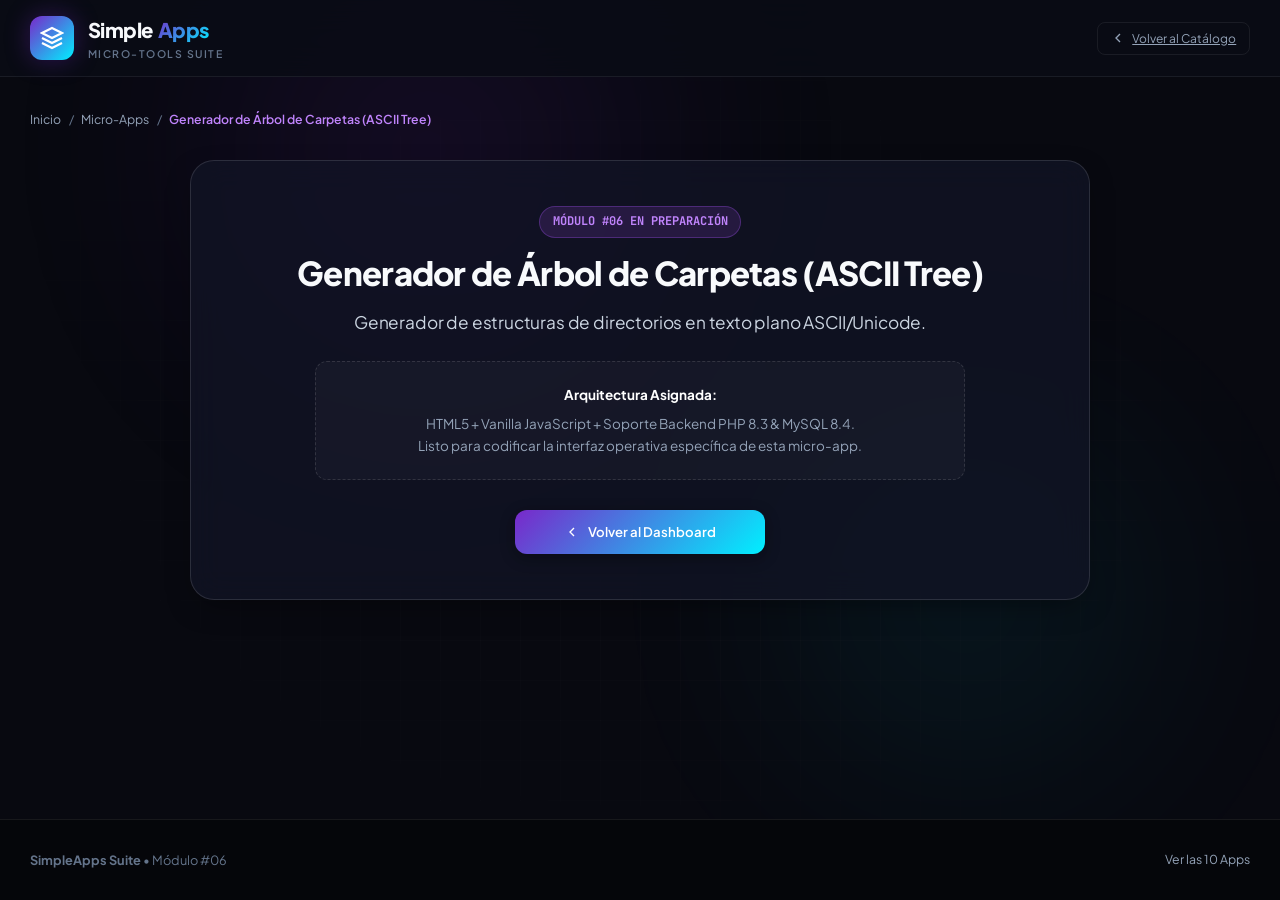
==== apps/ascii-tree/index.html @ 67f148df "Initial commit" ====
<!DOCTYPE html>
<html lang="es">
<head>
    <meta charset="UTF-8">
    <meta name="viewport" content="width=device-width, initial-scale=1.0">
    <title>Generador de Árbol de Carpetas (ASCII Tree) • SimpleApps</title>
    <link rel="preconnect" href="https://fonts.googleapis.com">
    <link rel="preconnect" href="https://fonts.gstatic.com" crossorigin>
    <link href="https://fonts.googleapis.com/css2?family=Plus+Jakarta+Sans:wght@300;400;500;600;700;800&family=JetBrains+Mono:wght@400;500;600&display=swap" rel="stylesheet">
    <link rel="stylesheet" href="../../assets/css/style.css">
    <style>
        .app-workspace-card {
            background: var(--bg-card);
            border: 1px solid var(--border-medium);
            border-radius: var(--radius-xl);
            padding: 3rem 2.5rem;
            max-width: 900px;
            margin: 2rem auto;
            text-align: center;
            backdrop-filter: blur(16px);
            box-shadow: var(--shadow-card);
        }
        .module-tag {
            display: inline-block;
            background: rgba(168, 85, 247, 0.15);
            color: var(--accent-violet-light);
            padding: 0.35rem 0.85rem;
            border-radius: 100px;
            font-family: var(--font-mono);
            font-size: 0.8rem;
            font-weight: 700;
            margin-bottom: 1rem;
            border: 1px solid rgba(168, 85, 247, 0.3);
        }
        .workspace-btn-group {
            display: flex;
            justify-content: center;
            gap: 1rem;
            margin-top: 2rem;
            flex-wrap: wrap;
        }
    </style>
</head>
<body>
    <div class="ambient-glow" aria-hidden="true">
        <div class="ambient-orb ambient-orb-1"></div>
        <div class="ambient-orb ambient-orb-2"></div>
    </div>
    <div class="bg-grid-pattern" aria-hidden="true"></div>

    <div class="app-wrapper">
        <header class="top-header">
            <div class="header-inner">
                <a href="../../index.html" class="brand-area" title="Volver al Inicio">
                    <div class="brand-icon-box">
                        <svg viewBox="0 0 24 24" fill="none" stroke="currentColor" stroke-width="2.2">
                            <polygon points="12 2 2 7 12 12 22 7 12 2"/>
                            <polyline points="2 17 12 22 22 17"/>
                            <polyline points="2 12 12 17 22 12"/>
                        </svg>
                    </div>
                    <div class="brand-text-box">
                        <span class="brand-name">Simple<span class="brand-highlight">Apps</span></span>
                        <span class="brand-tagline">Micro-Tools Suite</span>
                    </div>
                </a>
                <div class="header-actions">
                    <a href="../../index.html" class="btn-subnav-ghost">
                        <svg width="16" height="16" viewBox="0 0 24 24" fill="none" stroke="currentColor" stroke-width="2"><polyline points="15 18 9 12 15 6"/></svg>
                        <span>Volver al Catálogo</span>
                    </a>
                </div>
            </div>
        </header>

        <main class="main-container">
            <div class="breadcrumb-row">
                <a href="../../index.html" class="footer-link">Inicio</a>
                <span class="breadcrumb-separator">/</span>
                <a href="../../index.html" class="footer-link">Micro-Apps</a>
                <span class="breadcrumb-separator">/</span>
                <span class="breadcrumb-item active">Generador de Árbol de Carpetas (ASCII Tree)</span>
            </div>

            <div class="app-workspace-card">
                <span class="module-tag">MÓDULO #06 EN PREPARACIÓN</span>
                <h1 class="hero-title" style="font-size: 2.2rem; margin-bottom: 1rem;">
                    Generador de Árbol de Carpetas (ASCII Tree)
                </h1>
                <p class="hero-description" style="max-width: 600px; margin: 0 auto 1.5rem;">
                    Generador de estructuras de directorios en texto plano ASCII/Unicode.
                </p>
                <div style="background: rgba(255,255,255,0.03); border: 1px dashed var(--border-medium); border-radius: var(--radius-md); padding: 1.5rem; max-width: 650px; margin: 0 auto; color: var(--text-secondary); font-size: 0.9rem;">
                    <strong style="color: #fff; display: block; margin-bottom: 0.5rem;">Arquitectura Asignada:</strong>
                    HTML5 + Vanilla JavaScript + Soporte Backend PHP 8.3 & MySQL 8.4.<br>
                    Listo para codificar la interfaz operativa específica de esta micro-app.
                </div>

                <div class="workspace-btn-group">
                    <a href="../../index.html" class="btn-launch-app" style="max-width: 250px;">
                        <svg viewBox="0 0 24 24" fill="none" stroke="currentColor" stroke-width="2"><polyline points="15 18 9 12 15 6"/></svg>
                        <span>Volver al Dashboard</span>
                    </a>
                </div>
            </div>
        </main>

        <footer class="site-footer">
            <div class="footer-inner">
                <div class="footer-left">
                    <span><strong>SimpleApps Suite</strong> • Módulo #06</span>
                </div>
                <div class="footer-right">
                    <a href="../../index.html" class="footer-link">Ver las 10 Apps</a>
                </div>
            </div>
        </footer>
    </div>
</body>
</html>
---- assets/css/style.css ----
/* ==========================================================================
   SimpleApps Suite - Stylesheet Principal
   Inspiración de Estructura: Xacton Horizontal
   Inspiración de Paleta & Estética: Aithm AI Agency (Dark High-Tech Glassmorphism)
   ========================================================================== */

/* @import Google Fonts */
@import url('https://fonts.googleapis.com/css2?family=Plus+Jakarta+Sans:wght@300;400;500;600;700;800&family=JetBrains+Mono:wght@400;500;600&display=swap');

:root {
    /* Paleta Principal Aithm AI */
    --bg-dark: #080910;
    --bg-darker: #05060a;
    --bg-card: rgba(18, 21, 38, 0.75);
    --bg-card-hover: rgba(26, 30, 54, 0.85);
    --bg-card-solid: #121526;
    --bg-header: rgba(10, 12, 22, 0.85);
    --bg-subnav: rgba(14, 17, 31, 0.95);
    --bg-input: rgba(12, 15, 29, 0.8);
    --bg-badge: rgba(255, 255, 255, 0.05);

    /* Bordes y Separadores */
    --border-subtle: rgba(255, 255, 255, 0.07);
    --border-medium: rgba(255, 255, 255, 0.12);
    --border-glow: rgba(168, 85, 247, 0.4);
    --border-cyan-glow: rgba(0, 240, 255, 0.4);

    /* Acentos & Gradientes Aithm */
    --accent-purple: #7928CA;
    --accent-violet: #A855F7;
    --accent-violet-light: #C084FC;
    --accent-cyan: #00F0FF;
    --accent-blue: #3B82F6;
    --accent-emerald: #10B981;
    --accent-pink: #EC4899;
    --accent-amber: #F59E0B;

    --gradient-brand: linear-gradient(135deg, #7928CA 0%, #00F0FF 100%);
    --gradient-violet: linear-gradient(135deg, #A855F7 0%, #6366F1 100%);
    --gradient-cyan: linear-gradient(135deg, #00F0FF 0%, #3B82F6 100%);
    --gradient-card-border: linear-gradient(135deg, rgba(168, 85, 247, 0.5), rgba(0, 240, 255, 0.2), rgba(255, 255, 255, 0.05));
    --gradient-text: linear-gradient(135deg, #FFFFFF 30%, #A855F7 70%, #00F0FF 100%);
    --gradient-kpi: linear-gradient(180deg, rgba(255,255,255,0.03) 0%, rgba(255,255,255,0.01) 100%);

    /* Tipografía & Colores de Texto */
    --font-main: 'Plus Jakarta Sans', -apple-system, BlinkMacSystemFont, 'Segoe UI', Roboto, sans-serif;
    --font-mono: 'JetBrains Mono', monospace;
    --text-primary: #F8FAFC;
    --text-secondary: #94A3B8;
    --text-muted: #64748B;
    --text-dark: #334155;

    /* Sombras & Resplandores */
    --glow-purple: 0 0 25px rgba(121, 40, 202, 0.35);
    --glow-cyan: 0 0 25px rgba(0, 240, 255, 0.3);
    --shadow-card: 0 10px 30px -10px rgba(0, 0, 0, 0.5);
    --shadow-card-hover: 0 20px 40px -10px rgba(0, 0, 0, 0.7), 0 0 20px rgba(168, 85, 247, 0.2);
    --shadow-dropdown: 0 20px 40px rgba(0, 0, 0, 0.6);

    /* Transiciones */
    --transition-fast: 0.15s ease;
    --transition-normal: 0.25s cubic-bezier(0.4, 0, 0.2, 1);
    --transition-smooth: 0.4s cubic-bezier(0.16, 1, 0.3, 1);

    /* Layout */
    --max-width: 1400px;
    --radius-sm: 8px;
    --radius-md: 12px;
    --radius-lg: 18px;
    --radius-xl: 24px;
}

/* ==========================================================================
   Reset & Base Styles
   ========================================================================== */
*, *::before, *::after {
    box-sizing: border-box;
    margin: 0;
    padding: 0;
}

html {
    font-size: 15px;
    scroll-behavior: smooth;
}

body {
    font-family: var(--font-main);
    background-color: var(--bg-dark);
    color: var(--text-primary);
    min-height: 100vh;
    line-height: 1.6;
    overflow-x: hidden;
    position: relative;
    -webkit-font-smoothing: antialiased;
}

/* Luces de Fondo Ambientales (Aithm Glow) */
.ambient-glow {
    position: fixed;
    top: 0;
    left: 0;
    right: 0;
    bottom: 0;
    pointer-events: none;
    z-index: 0;
    overflow: hidden;
}

.ambient-orb {
    position: absolute;
    border-radius: 50%;
    filter: blur(120px);
    opacity: 0.45;
    animation: orbFloat 20s infinite ease-in-out alternate;
}

.ambient-orb-1 {
    width: 600px;
    height: 600px;
    background: radial-gradient(circle, rgba(121, 40, 202, 0.4) 0%, transparent 70%);
    top: -150px;
    left: 10%;
}

.ambient-orb-2 {
    width: 500px;
    height: 500px;
    background: radial-gradient(circle, rgba(0, 240, 255, 0.25) 0%, transparent 70%);
    top: 350px;
    right: 5%;
    animation-delay: -7s;
}

.ambient-orb-3 {
    width: 550px;
    height: 550px;
    background: radial-gradient(circle, rgba(236, 72, 153, 0.2) 0%, transparent 70%);
    bottom: -100px;
    left: 30%;
    animation-delay: -14s;
}

@keyframes orbFloat {
    0% { transform: translate(0, 0) scale(1); }
    50% { transform: translate(40px, 30px) scale(1.08); }
    100% { transform: translate(-30px, 50px) scale(0.95); }
}

/* Grilla sutil de fondo */
.bg-grid-pattern {
    position: fixed;
    inset: 0;
    background-image: 
        linear-gradient(to right, rgba(255, 255, 255, 0.02) 1px, transparent 1px),
        linear-gradient(to bottom, rgba(255, 255, 255, 0.02) 1px, transparent 1px);
    background-size: 40px 40px;
    pointer-events: none;
    z-index: 0;
    mask-image: radial-gradient(ellipse at center, rgba(0,0,0,1) 0%, rgba(0,0,0,0) 80%);
}

.app-wrapper {
    position: relative;
    z-index: 1;
    display: flex;
    flex-direction: column;
    min-height: 100vh;
}

/* ==========================================================================
   Header Horizontal Principal (Xacton Layout)
   ========================================================================== */
.top-header {
    background: var(--bg-header);
    backdrop-filter: blur(20px);
    border-bottom: 1px solid var(--border-subtle);
    position: sticky;
    top: 0;
    z-index: 100;
}

.header-inner {
    max-width: var(--max-width);
    margin: 0 auto;
    padding: 0.9rem 2rem;
    display: flex;
    align-items: center;
    justify-content: space-between;
    gap: 1.5rem;
}

/* Marca / Logo */
.brand-area {
    display: flex;
    align-items: center;
    gap: 0.9rem;
    text-decoration: none;
    color: inherit;
    flex-shrink: 0;
}

.brand-icon-box {
    width: 44px;
    height: 44px;
    border-radius: var(--radius-md);
    background: var(--gradient-brand);
    display: flex;
    align-items: center;
    justify-content: center;
    color: #fff;
    box-shadow: var(--glow-purple);
    position: relative;
}

.brand-icon-box svg {
    width: 24px;
    height: 24px;
}

.brand-text-box {
    display: flex;
    flex-direction: column;
}

.brand-name {
    font-size: 1.35rem;
    font-weight: 800;
    letter-spacing: -0.5px;
    display: flex;
    align-items: center;
    gap: 0.35rem;
}

.brand-name .brand-highlight {
    background: var(--gradient-brand);
    -webkit-background-clip: text;
    -webkit-text-fill-color: transparent;
}

.brand-tagline {
    font-size: 0.7rem;
    text-transform: uppercase;
    letter-spacing: 1.5px;
    color: var(--text-muted);
    font-weight: 600;
}

/* Buscador Rápido del Header */
.header-search {
    flex: 1;
    max-width: 450px;
    position: relative;
}

.search-input-wrapper {
    position: relative;
    display: flex;
    align-items: center;
}

.search-icon {
    position: absolute;
    left: 1rem;
    color: var(--text-muted);
    pointer-events: none;
    display: flex;
}

.search-icon svg {
    width: 18px;
    height: 18px;
}

.search-input {
    width: 100%;
    padding: 0.65rem 4.5rem 0.65rem 2.6rem;
    background: var(--bg-input);
    border: 1px solid var(--border-subtle);
    border-radius: var(--radius-lg);
    color: var(--text-primary);
    font-family: inherit;
    font-size: 0.9rem;
    transition: var(--transition-normal);
    outline: none;
}

.search-input:focus {
    border-color: var(--accent-violet);
    box-shadow: 0 0 0 3px rgba(168, 85, 247, 0.2);
    background: rgba(16, 20, 38, 0.95);
}

.search-input::placeholder {
    color: var(--text-muted);
}

.search-shortcut {
    position: absolute;
    right: 0.85rem;
    background: rgba(255, 255, 255, 0.08);
    border: 1px solid var(--border-subtle);
    border-radius: 6px;
    padding: 0.15rem 0.45rem;
    font-family: var(--font-mono);
    font-size: 0.72rem;
    color: var(--text-secondary);
    pointer-events: none;
}

.search-clear-btn {
    position: absolute;
    right: 3rem;
    background: none;
    border: none;
    color: var(--text-muted);
    cursor: pointer;
    display: none;
    padding: 0.2rem;
}

.search-clear-btn:hover {
    color: var(--text-primary);
}

/* Acciones y Estados del Header */
.header-actions {
    display: flex;
    align-items: center;
    gap: 1.25rem;
    flex-shrink: 0;
}

/* Indicador de Servidor Local */
.server-status-pill {
    display: flex;
    align-items: center;
    gap: 0.6rem;
    padding: 0.45rem 0.9rem;
    background: rgba(16, 185, 129, 0.08);
    border: 1px solid rgba(16, 185, 129, 0.25);
    border-radius: 100px;
    font-size: 0.8rem;
    color: #6ee7b7;
    cursor: pointer;
    transition: var(--transition-fast);
}

.server-status-pill:hover {
    background: rgba(16, 185, 129, 0.15);
    border-color: rgba(16, 185, 129, 0.4);
}

.status-dot {
    width: 8px;
    height: 8px;
    border-radius: 50%;
    background-color: var(--accent-emerald);
    box-shadow: 0 0 10px var(--accent-emerald);
    position: relative;
}

.status-dot::after {
    content: '';
    position: absolute;
    inset: -3px;
    border-radius: 50%;
    border: 1px solid var(--accent-emerald);
    animation: pulseRing 2s cubic-bezier(0.215, 0.61, 0.355, 1) infinite;
}

@keyframes pulseRing {
    0% { transform: scale(0.8); opacity: 1; }
    100% { transform: scale(2.2); opacity: 0; }
}

.server-meta-tag {
    font-weight: 600;
}

.server-php-tag {
    font-family: var(--font-mono);
    font-size: 0.72rem;
    background: rgba(255, 255, 255, 0.1);
    padding: 0.1rem 0.4rem;
    border-radius: 4px;
    color: #fff;
}

.header-clock {
    font-family: var(--font-mono);
    font-size: 0.85rem;
    color: var(--text-secondary);
    display: flex;
    align-items: center;
    gap: 0.4rem;
    background: rgba(255, 255, 255, 0.03);
    padding: 0.4rem 0.75rem;
    border-radius: var(--radius-sm);
    border: 1px solid var(--border-subtle);
}

.header-icon-btn {
    width: 38px;
    height: 38px;
    border-radius: var(--radius-md);
    background: var(--bg-card);
    border: 1px solid var(--border-subtle);
    color: var(--text-secondary);
    display: flex;
    align-items: center;
    justify-content: center;
    cursor: pointer;
    transition: var(--transition-fast);
}

.header-icon-btn:hover {
    color: var(--text-primary);
    border-color: var(--accent-violet);
    background: var(--bg-card-hover);
}

.header-icon-btn svg {
    width: 18px;
    height: 18px;
}

/* ==========================================================================
   Menú de Navegación Horizontal (Xacton Subnav Bar)
   ========================================================================== */
.horizontal-subnav {
    background: var(--bg-subnav);
    backdrop-filter: blur(16px);
    border-bottom: 1px solid var(--border-subtle);
    position: sticky;
    top: 67px;
    z-index: 90;
}

.subnav-inner {
    max-width: var(--max-width);
    margin: 0 auto;
    padding: 0 2rem;
    display: flex;
    align-items: center;
    justify-content: space-between;
    overflow-x: auto;
    scrollbar-width: none;
}

.subnav-inner::-webkit-scrollbar {
    display: none;
}

.nav-links-list {
    display: flex;
    list-style: none;
    gap: 0.35rem;
}

.nav-item {
    position: relative;
}

.nav-link {
    display: flex;
    align-items: center;
    gap: 0.6rem;
    padding: 0.95rem 1.15rem;
    color: var(--text-secondary);
    text-decoration: none;
    font-size: 0.88rem;
    font-weight: 600;
    transition: var(--transition-fast);
    border-bottom: 2px solid transparent;
    white-space: nowrap;
    cursor: pointer;
    background: none;
    border-top: none;
    border-left: none;
    border-right: none;
    font-family: inherit;
}

.nav-link:hover {
    color: var(--text-primary);
    background: rgba(255, 255, 255, 0.03);
}

.nav-link.active {
    color: var(--accent-cyan);
    border-bottom-color: var(--accent-cyan);
    background: rgba(0, 240, 255, 0.04);
}

.nav-link svg {
    width: 16px;
    height: 16px;
    opacity: 0.8;
}

.nav-badge {
    background: rgba(255, 255, 255, 0.08);
    color: var(--text-secondary);
    font-size: 0.72rem;
    padding: 0.1rem 0.5rem;
    border-radius: 100px;
    font-family: var(--font-mono);
    transition: var(--transition-fast);
}

.nav-link.active .nav-badge {
    background: rgba(0, 240, 255, 0.15);
    color: var(--accent-cyan);
}

.subnav-quick-actions {
    display: flex;
    align-items: center;
    gap: 0.5rem;
}

.btn-subnav-ghost {
    background: transparent;
    border: 1px solid var(--border-subtle);
    color: var(--text-secondary);
    padding: 0.4rem 0.85rem;
    border-radius: var(--radius-sm);
    font-size: 0.8rem;
    cursor: pointer;
    display: flex;
    align-items: center;
    gap: 0.4rem;
    font-family: inherit;
    transition: var(--transition-fast);
}

.btn-subnav-ghost:hover {
    color: var(--text-primary);
    border-color: var(--accent-violet);
    background: rgba(168, 85, 247, 0.1);
}

/* ==========================================================================
   Contenido Principal / Dashboard
   ========================================================================== */
.main-container {
    max-width: var(--max-width);
    margin: 0 auto;
    padding: 2.2rem 2rem 4rem;
    flex: 1;
    width: 100%;
}

/* Hero / Breadcrumb / Banner */
.dashboard-hero {
    margin-bottom: 2.5rem;
}

.breadcrumb-row {
    display: flex;
    align-items: center;
    gap: 0.5rem;
    font-size: 0.82rem;
    color: var(--text-muted);
    margin-bottom: 0.75rem;
}

.breadcrumb-item.active {
    color: var(--accent-violet-light);
    font-weight: 600;
}

.hero-main-flex {
    display: flex;
    align-items: flex-start;
    justify-content: space-between;
    gap: 2rem;
    flex-wrap: wrap;
}

.hero-title-box {
    flex: 1;
    max-width: 900px;
    width: 100%;
}

.hero-tag {
    display: inline-flex;
    align-items: center;
    gap: 0.45rem;
    background: rgba(121, 40, 202, 0.15);
    border: 1px solid rgba(168, 85, 247, 0.35);
    color: var(--accent-violet-light);
    font-size: 0.75rem;
    font-weight: 700;
    text-transform: uppercase;
    letter-spacing: 1.2px;
    padding: 0.35rem 0.9rem;
    border-radius: 100px;
    margin-bottom: 0.9rem;
    box-shadow: 0 0 15px rgba(121, 40, 202, 0.2);
}

.hero-title {
    font-size: 2.6rem;
    font-weight: 800;
    line-height: 1.2;
    margin-bottom: 1rem;
    letter-spacing: -0.7px;
}

.hero-title .glow-text {
    background: var(--gradient-text);
    -webkit-background-clip: text;
    -webkit-text-fill-color: transparent;
}

.hero-description {
    color: #CBD5E1;
    font-size: 1.15rem;
    line-height: 1.8;
    margin-top: 0.5rem;
    margin-bottom: 1.25rem;
    font-weight: 400;
    letter-spacing: -0.01em;
}

.hero-description strong {
    color: #FFFFFF;
    font-weight: 700;
}

.text-glow-cyan {
    color: var(--accent-cyan);
    text-shadow: 0 0 12px rgba(0, 240, 255, 0.4);
    font-weight: 700;
}

.text-glow-white {
    color: #FFFFFF;
    text-shadow: 0 0 10px rgba(255, 255, 255, 0.3);
    font-weight: 700;
}

/* Micro-pills de categorías dentro del texto */
.desc-pill {
    display: inline-flex;
    align-items: center;
    padding: 0.15rem 0.55rem;
    border-radius: 6px;
    font-size: 0.85rem;
    font-weight: 600;
    font-family: var(--font-mono);
    vertical-align: middle;
    margin: 0 0.15rem;
    white-space: nowrap;
    border: 1px solid transparent;
}

.desc-pill-emerald {
    background: rgba(16, 185, 129, 0.14);
    border-color: rgba(16, 185, 129, 0.35);
    color: #34D399;
}

.desc-pill-violet {
    background: rgba(168, 85, 247, 0.14);
    border-color: rgba(168, 85, 247, 0.35);
    color: #C084FC;
}

.desc-pill-pink {
    background: rgba(236, 72, 153, 0.14);
    border-color: rgba(236, 72, 153, 0.35);
    color: #F472B6;
}

.desc-pill-cyan {
    background: rgba(0, 240, 255, 0.14);
    border-color: rgba(0, 240, 255, 0.35);
    color: #38BDF8;
}

/* Chips de capacidades destacadas del Hero */
.hero-chips-row {
    display: flex;
    align-items: center;
    gap: 0.75rem;
    flex-wrap: wrap;
    margin-top: 1.1rem;
}

.hero-feature-chip {
    display: inline-flex;
    align-items: center;
    gap: 0.45rem;
    background: rgba(255, 255, 255, 0.04);
    border: 1px solid var(--border-subtle);
    padding: 0.4rem 0.85rem;
    border-radius: 100px;
    font-size: 0.82rem;
    color: var(--text-secondary);
    transition: var(--transition-fast);
}

.hero-feature-chip:hover {
    background: rgba(255, 255, 255, 0.08);
    border-color: var(--border-medium);
    color: var(--text-primary);
}

.hero-feature-chip svg {
    width: 14px;
    height: 14px;
    color: var(--accent-cyan);
}

/* Tarjeta lateral del Hero (Equilibrio de layout horizontal Xacton) */
.hero-side-card {
    background: var(--bg-card);
    border: 1px solid var(--border-subtle);
    border-radius: var(--radius-xl);
    padding: 1.5rem 1.6rem;
    min-width: 320px;
    backdrop-filter: blur(16px);
    box-shadow: var(--shadow-card);
    position: relative;
    overflow: hidden;
}

.hero-side-card::before {
    content: '';
    position: absolute;
    top: 0;
    left: 0;
    right: 0;
    height: 3px;
    background: var(--gradient-brand);
}

.side-card-top {
    display: flex;
    align-items: center;
    justify-content: space-between;
    margin-bottom: 1.1rem;
}

.status-indicator-live {
    display: flex;
    align-items: center;
    gap: 0.5rem;
    font-size: 0.82rem;
    font-weight: 700;
    color: #34D399;
}

.status-indicator-live .ping-dot {
    width: 8px;
    height: 8px;
    border-radius: 50%;
    background: var(--accent-emerald);
    box-shadow: 0 0 8px var(--accent-emerald);
    position: relative;
}

.side-card-badge {
    font-family: var(--font-mono);
    font-size: 0.72rem;
    color: var(--text-muted);
    background: rgba(255, 255, 255, 0.05);
    padding: 0.2rem 0.5rem;
    border-radius: 4px;
    border: 1px solid var(--border-subtle);
}

.side-card-body {
    display: flex;
    flex-direction: column;
    gap: 0.65rem;
}

.side-stat-row {
    display: flex;
    align-items: center;
    justify-content: space-between;
    font-size: 0.82rem;
    padding-bottom: 0.45rem;
    border-bottom: 1px solid rgba(255, 255, 255, 0.04);
}

.side-stat-row:last-child {
    border-bottom: none;
    padding-bottom: 0;
}

.side-stat-name {
    color: var(--text-muted);
}

.side-stat-val {
    font-weight: 600;
    color: var(--text-primary);
}

.side-stat-val.text-cyan {
    color: var(--accent-cyan);
    font-family: var(--font-mono);
}

.side-stat-val.text-violet {
    color: var(--accent-violet-light);
    font-family: var(--font-mono);
}

/* 4 Widgets KPI (Estilo Xacton + Glow Aithm) */
.kpi-grid {
    display: grid;
    grid-template-columns: repeat(4, 1fr);
    gap: 1.25rem;
    margin-top: 2rem;
}

.kpi-card {
    background: var(--bg-card);
    border: 1px solid var(--border-subtle);
    border-radius: var(--radius-lg);
    padding: 1.25rem 1.4rem;
    position: relative;
    overflow: hidden;
    transition: var(--transition-normal);
    backdrop-filter: blur(12px);
}

.kpi-card::before {
    content: '';
    position: absolute;
    top: 0;
    left: 0;
    right: 0;
    height: 3px;
    background: var(--kpi-gradient, var(--gradient-brand));
    opacity: 0.8;
}

.kpi-card:hover {
    transform: translateY(-3px);
    border-color: var(--border-medium);
    box-shadow: var(--shadow-card);
}

.kpi-top {
    display: flex;
    align-items: center;
    justify-content: space-between;
    margin-bottom: 0.6rem;
}

.kpi-label {
    font-size: 0.8rem;
    font-weight: 600;
    color: var(--text-muted);
    text-transform: uppercase;
    letter-spacing: 0.8px;
}

.kpi-icon {
    width: 32px;
    height: 32px;
    border-radius: var(--radius-sm);
    display: flex;
    align-items: center;
    justify-content: center;
    background: rgba(255, 255, 255, 0.05);
    color: var(--kpi-color, var(--accent-cyan));
}

.kpi-icon svg {
    width: 17px;
    height: 17px;
}

.kpi-value {
    font-size: 1.85rem;
    font-weight: 800;
    color: #fff;
    font-family: var(--font-mono);
    line-height: 1.2;
    margin-bottom: 0.25rem;
}

.kpi-subtitle {
    font-size: 0.78rem;
    color: var(--text-secondary);
}

/* ==========================================================================
   Barra de Filtros y Control de Vista
   ========================================================================== */
.toolbar-section {
    display: flex;
    align-items: center;
    justify-content: space-between;
    gap: 1.5rem;
    margin-bottom: 2rem;
    flex-wrap: wrap;
    background: rgba(14, 17, 32, 0.6);
    border: 1px solid var(--border-subtle);
    padding: 0.85rem 1.25rem;
    border-radius: var(--radius-lg);
    backdrop-filter: blur(12px);
}

/* Categorías Tabs */
.category-pills {
    display: flex;
    align-items: center;
    gap: 0.5rem;
    flex-wrap: wrap;
}

.cat-pill {
    background: transparent;
    border: 1px solid var(--border-subtle);
    color: var(--text-secondary);
    padding: 0.45rem 0.95rem;
    border-radius: 100px;
    font-size: 0.82rem;
    font-weight: 600;
    font-family: inherit;
    cursor: pointer;
    transition: var(--transition-fast);
    display: inline-flex;
    align-items: center;
    gap: 0.45rem;
}

.cat-pill:hover {
    color: var(--text-primary);
    border-color: var(--accent-violet);
    background: rgba(168, 85, 247, 0.08);
}

.cat-pill.active {
    background: var(--gradient-brand);
    color: #fff;
    border-color: transparent;
    box-shadow: 0 4px 15px rgba(121, 40, 202, 0.35);
}

.cat-pill-count {
    background: rgba(0, 0, 0, 0.25);
    padding: 0.1rem 0.45rem;
    border-radius: 100px;
    font-size: 0.7rem;
    font-family: var(--font-mono);
}

/* Opciones de la derecha (Búsqueda en página, Orden y Vista) */
.toolbar-controls {
    display: flex;
    align-items: center;
    gap: 0.75rem;
}

.sort-select-wrapper {
    position: relative;
    display: flex;
    align-items: center;
}

.sort-select {
    appearance: none;
    background: var(--bg-input);
    border: 1px solid var(--border-subtle);
    color: var(--text-secondary);
    padding: 0.5rem 2.2rem 0.5rem 0.9rem;
    border-radius: var(--radius-md);
    font-size: 0.82rem;
    font-family: inherit;
    cursor: pointer;
    outline: none;
    transition: var(--transition-fast);
}

.sort-select:hover, .sort-select:focus {
    border-color: var(--accent-violet);
    color: var(--text-primary);
}

.sort-select-arrow {
    position: absolute;
    right: 0.75rem;
    pointer-events: none;
    color: var(--text-muted);
}

.view-toggle-group {
    display: flex;
    background: var(--bg-input);
    border: 1px solid var(--border-subtle);
    border-radius: var(--radius-md);
    padding: 2px;
}

.view-btn {
    background: transparent;
    border: none;
    color: var(--text-muted);
    padding: 0.45rem 0.65rem;
    border-radius: 6px;
    cursor: pointer;
    transition: var(--transition-fast);
    display: flex;
    align-items: center;
    justify-content: center;
}

.view-btn svg {
    width: 17px;
    height: 17px;
}

.view-btn:hover {
    color: var(--text-primary);
}

.view-btn.active {
    background: rgba(255, 255, 255, 0.1);
    color: var(--accent-cyan);
}

/* Estado de Búsqueda Activa */
.active-search-alert {
    display: none;
    align-items: center;
    justify-content: space-between;
    background: rgba(168, 85, 247, 0.1);
    border: 1px solid rgba(168, 85, 247, 0.3);
    padding: 0.65rem 1.25rem;
    border-radius: var(--radius-md);
    margin-bottom: 1.5rem;
    font-size: 0.88rem;
}

.active-search-alert.visible {
    display: flex;
}

.btn-reset-filter {
    background: transparent;
    border: none;
    color: var(--accent-cyan);
    font-weight: 600;
    cursor: pointer;
    text-decoration: underline;
    font-family: inherit;
    font-size: 0.85rem;
}

/* ==========================================================================
   Grilla de Micro-Apps (Grid View - Aithm AI Aesthetic)
   ========================================================================== */
.apps-container {
    display: grid;
    grid-template-columns: repeat(auto-fill, minmax(370px, 1fr));
    gap: 1.6rem;
    transition: var(--transition-normal);
}

/* Tarjeta Individual de Micro-App */
.app-card {
    background: var(--bg-card);
    border: 1px solid var(--border-subtle);
    border-radius: var(--radius-xl);
    padding: 1.7rem;
    display: flex;
    flex-direction: column;
    justify-content: space-between;
    position: relative;
    overflow: hidden;
    backdrop-filter: blur(16px);
    transition: transform var(--transition-normal), border-color var(--transition-normal), box-shadow var(--transition-normal);
}

/* Borde gradiente sutil al hacer hover */
.app-card::after {
    content: '';
    position: absolute;
    inset: -1px;
    border-radius: inherit;
    padding: 1px;
    background: var(--card-gradient, var(--gradient-card-border));
    -webkit-mask: linear-gradient(#fff 0 0) content-box, linear-gradient(#fff 0 0);
    -webkit-mask-composite: xor;
    mask-composite: exclude;
    opacity: 0;
    pointer-events: none;
    transition: opacity var(--transition-normal);
}

.app-card:hover {
    transform: translateY(-5px);
    border-color: transparent;
    box-shadow: var(--shadow-card-hover);
    background: var(--bg-card-hover);
}

.app-card:hover::after {
    opacity: 1;
}

/* Parte Superior de la Tarjeta */
.card-header-flex {
    display: flex;
    align-items: flex-start;
    justify-content: space-between;
    margin-bottom: 1.25rem;
}

.card-icon-wrapper {
    position: relative;
}

.card-icon-box {
    width: 52px;
    height: 52px;
    border-radius: var(--radius-lg);
    background: var(--icon-gradient, var(--gradient-brand));
    display: flex;
    align-items: center;
    justify-content: center;
    color: #fff;
    box-shadow: 0 8px 20px -4px var(--icon-color, rgba(121, 40, 202, 0.4));
    transition: transform var(--transition-fast);
}

.app-card:hover .card-icon-box {
    transform: scale(1.06);
}

.card-icon-box svg {
    width: 26px;
    height: 26px;
}

.card-meta-top {
    display: flex;
    align-items: center;
    gap: 0.6rem;
}

.app-number-badge {
    font-family: var(--font-mono);
    font-size: 0.78rem;
    font-weight: 700;
    color: var(--text-muted);
    background: rgba(255, 255, 255, 0.04);
    padding: 0.2rem 0.55rem;
    border-radius: var(--radius-sm);
    border: 1px solid var(--border-subtle);
}

/* Botón Favorito / Estrella */
.favorite-btn {
    background: rgba(255, 255, 255, 0.04);
    border: 1px solid var(--border-subtle);
    width: 32px;
    height: 32px;
    border-radius: 50%;
    color: var(--text-muted);
    display: flex;
    align-items: center;
    justify-content: center;
    cursor: pointer;
    transition: var(--transition-fast);
}

.favorite-btn:hover {
    color: #FBBF24;
    border-color: rgba(251, 191, 36, 0.4);
    transform: scale(1.1);
}

.favorite-btn.favorited {
    color: #FBBF24;
    background: rgba(251, 191, 36, 0.12);
    border-color: rgba(251, 191, 36, 0.5);
}

.favorite-btn svg {
    width: 15px;
    height: 15px;
}

/* Cuerpo de la Tarjeta */
.card-body {
    flex: 1;
    margin-bottom: 1.5rem;
}

.card-category-tag {
    font-size: 0.72rem;
    font-weight: 700;
    text-transform: uppercase;
    letter-spacing: 1px;
    color: var(--icon-color, var(--accent-cyan));
    margin-bottom: 0.5rem;
    display: inline-block;
}

.card-title {
    font-size: 1.28rem;
    font-weight: 700;
    color: #fff;
    margin-bottom: 0.65rem;
    line-height: 1.3;
}

.card-description {
    font-size: 0.88rem;
    color: var(--text-secondary);
    line-height: 1.55;
    margin-bottom: 1.1rem;
    display: -webkit-box;
    -webkit-line-clamp: 3;
    -webkit-box-orient: vertical;
    overflow: hidden;
}

/* Chips / Features */
.card-features-list {
    display: flex;
    flex-wrap: wrap;
    gap: 0.4rem;
}

.feature-pill {
    font-size: 0.72rem;
    font-family: var(--font-mono);
    color: var(--text-secondary);
    background: rgba(255, 255, 255, 0.04);
    border: 1px solid var(--border-subtle);
    padding: 0.2rem 0.55rem;
    border-radius: 6px;
    transition: var(--transition-fast);
}

.app-card:hover .feature-pill {
    border-color: rgba(255, 255, 255, 0.12);
    background: rgba(255, 255, 255, 0.06);
    color: var(--text-primary);
}

/* Pie de Tarjeta / Acciones */
.card-footer {
    display: flex;
    align-items: center;
    gap: 0.75rem;
    padding-top: 1.25rem;
    border-top: 1px solid var(--border-subtle);
}

.btn-launch-app {
    flex: 1;
    display: inline-flex;
    align-items: center;
    justify-content: center;
    gap: 0.55rem;
    padding: 0.75rem 1.15rem;
    border-radius: var(--radius-md);
    background: var(--btn-gradient, var(--gradient-brand));
    color: #fff;
    text-decoration: none;
    font-weight: 600;
    font-size: 0.88rem;
    cursor: pointer;
    border: none;
    box-shadow: 0 4px 15px rgba(0, 0, 0, 0.3);
    transition: var(--transition-fast);
}

.btn-launch-app:hover {
    box-shadow: 0 6px 20px rgba(121, 40, 202, 0.4);
    filter: brightness(1.1);
    transform: translateY(-1px);
}

.btn-launch-app svg {
    width: 16px;
    height: 16px;
    transition: transform var(--transition-fast);
}

.btn-launch-app:hover svg {
    transform: translateX(4px);
}

.btn-quick-view {
    width: 42px;
    height: 42px;
    border-radius: var(--radius-md);
    background: rgba(255, 255, 255, 0.04);
    border: 1px solid var(--border-subtle);
    color: var(--text-secondary);
    display: flex;
    align-items: center;
    justify-content: center;
    cursor: pointer;
    transition: var(--transition-fast);
}

.btn-quick-view:hover {
    background: rgba(255, 255, 255, 0.08);
    color: var(--text-primary);
    border-color: var(--accent-violet);
}

.btn-quick-view svg {
    width: 17px;
    height: 17px;
}

/* ==========================================================================
   Modo Lista (List View)
   ========================================================================== */
.apps-container.list-mode {
    display: flex;
    flex-direction: column;
    gap: 0.9rem;
}

.apps-container.list-mode .app-card {
    padding: 1.2rem 1.6rem;
    flex-direction: row;
    align-items: center;
    gap: 1.75rem;
    border-radius: var(--radius-lg);
}

.apps-container.list-mode .card-header-flex {
    margin-bottom: 0;
    gap: 1.25rem;
    align-items: center;
}

.apps-container.list-mode .card-body {
    margin-bottom: 0;
    flex: 2;
}

.apps-container.list-mode .card-description {
    -webkit-line-clamp: 1;
    margin-bottom: 0.5rem;
}

.apps-container.list-mode .card-footer {
    padding-top: 0;
    border-top: none;
    flex: 0 0 240px;
}

/* ==========================================================================
   Mensaje de No Resultados
   ========================================================================== */
.no-results-box {
    grid-column: 1 / -1;
    text-align: center;
    padding: 4rem 2rem;
    background: var(--bg-card);
    border: 1px dashed var(--border-medium);
    border-radius: var(--radius-xl);
}

.no-results-icon {
    width: 64px;
    height: 64px;
    margin: 0 auto 1.25rem;
    color: var(--text-muted);
}

.no-results-title {
    font-size: 1.3rem;
    color: #fff;
    margin-bottom: 0.5rem;
}

.no-results-text {
    color: var(--text-secondary);
    max-width: 450px;
    margin: 0 auto 1.5rem;
}

/* ==========================================================================
   Modal de Detalles y Especificaciones de la App
   ========================================================================== */
.modal-overlay {
    position: fixed;
    inset: 0;
    background: rgba(5, 7, 15, 0.85);
    backdrop-filter: blur(12px);
    z-index: 1000;
    display: flex;
    align-items: center;
    justify-content: center;
    padding: 1.5rem;
    opacity: 0;
    pointer-events: none;
    transition: opacity var(--transition-normal);
}

.modal-overlay.open {
    opacity: 1;
    pointer-events: auto;
}

.modal-container {
    background: #0f1325;
    border: 1px solid rgba(168, 85, 247, 0.35);
    border-radius: var(--radius-xl);
    max-width: 650px;
    width: 100%;
    overflow: hidden;
    box-shadow: 0 25px 60px -15px rgba(0, 0, 0, 0.8), var(--glow-purple);
    transform: scale(0.95);
    transition: transform var(--transition-normal);
}

.modal-overlay.open .modal-container {
    transform: scale(1);
}

.modal-header {
    padding: 1.5rem 1.75rem;
    background: rgba(255, 255, 255, 0.02);
    border-bottom: 1px solid var(--border-subtle);
    display: flex;
    align-items: center;
    justify-content: space-between;
}

.modal-title-flex {
    display: flex;
    align-items: center;
    gap: 1rem;
}

.modal-icon-box {
    width: 46px;
    height: 46px;
    border-radius: var(--radius-md);
    display: flex;
    align-items: center;
    justify-content: center;
    color: #fff;
}

.modal-icon-box svg {
    width: 24px;
    height: 24px;
}

.modal-title {
    font-size: 1.25rem;
    font-weight: 700;
    color: #fff;
}

.modal-subtitle {
    font-size: 0.8rem;
    color: var(--text-muted);
}

.modal-close-btn {
    background: transparent;
    border: none;
    color: var(--text-muted);
    cursor: pointer;
    padding: 0.3rem;
    border-radius: 6px;
    transition: var(--transition-fast);
}

.modal-close-btn:hover {
    color: #fff;
    background: rgba(255, 255, 255, 0.1);
}

.modal-body {
    padding: 1.75rem;
    max-height: 70vh;
    overflow-y: auto;
}

.modal-description {
    color: var(--text-secondary);
    font-size: 0.95rem;
    line-height: 1.6;
    margin-bottom: 1.5rem;
}

.modal-section-title {
    font-size: 0.8rem;
    text-transform: uppercase;
    letter-spacing: 1px;
    color: var(--accent-cyan);
    font-weight: 700;
    margin-bottom: 0.75rem;
}

.modal-specs-grid {
    background: rgba(255, 255, 255, 0.02);
    border: 1px solid var(--border-subtle);
    border-radius: var(--radius-md);
    padding: 1rem;
    display: flex;
    flex-direction: column;
    gap: 0.8rem;
    margin-bottom: 1.5rem;
}

.spec-item {
    display: flex;
    align-items: flex-start;
    gap: 0.75rem;
    font-size: 0.85rem;
}

.spec-item-icon {
    color: var(--accent-violet-light);
    margin-top: 2px;
}

.spec-item-icon svg {
    width: 16px;
    height: 16px;
}

.spec-item-content strong {
    color: #fff;
    display: block;
    margin-bottom: 2px;
}

.spec-item-content span {
    color: var(--text-secondary);
}

.modal-features-wrap {
    display: flex;
    flex-wrap: wrap;
    gap: 0.5rem;
    margin-bottom: 1.75rem;
}

.modal-footer {
    padding: 1.25rem 1.75rem;
    background: rgba(255, 255, 255, 0.02);
    border-top: 1px solid var(--border-subtle);
    display: flex;
    align-items: center;
    justify-content: flex-end;
    gap: 0.85rem;
}

.btn-secondary {
    background: rgba(255, 255, 255, 0.05);
    border: 1px solid var(--border-subtle);
    color: var(--text-secondary);
    padding: 0.65rem 1.25rem;
    border-radius: var(--radius-md);
    font-size: 0.85rem;
    font-weight: 600;
    cursor: pointer;
    font-family: inherit;
    transition: var(--transition-fast);
}

.btn-secondary:hover {
    color: #fff;
    background: rgba(255, 255, 255, 0.1);
}

/* ==========================================================================
   Toast Notifications
   ========================================================================== */
.toast-container {
    position: fixed;
    bottom: 2rem;
    right: 2rem;
    z-index: 2000;
    display: flex;
    flex-direction: column;
    gap: 0.75rem;
    pointer-events: none;
}

.toast {
    background: #14182e;
    border: 1px solid rgba(168, 85, 247, 0.4);
    box-shadow: 0 10px 30px rgba(0, 0, 0, 0.6), var(--glow-purple);
    border-radius: var(--radius-md);
    padding: 0.85rem 1.25rem;
    color: #fff;
    font-size: 0.88rem;
    display: flex;
    align-items: center;
    gap: 0.75rem;
    animation: toastSlideIn 0.3s cubic-bezier(0.16, 1, 0.3, 1) forwards;
    pointer-events: auto;
}

@keyframes toastSlideIn {
    from { transform: translateX(100%); opacity: 0; }
    to { transform: translateX(0); opacity: 1; }
}

/* ==========================================================================
   Footer Xacton Horizontal
   ========================================================================== */
.site-footer {
    background: var(--bg-darker);
    border-top: 1px solid var(--border-subtle);
    padding: 2rem 0;
    margin-top: auto;
}

.footer-inner {
    max-width: var(--max-width);
    margin: 0 auto;
    padding: 0 2rem;
    display: flex;
    align-items: center;
    justify-content: space-between;
    gap: 1.5rem;
    flex-wrap: wrap;
}

.footer-left {
    display: flex;
    align-items: center;
    gap: 1.5rem;
    font-size: 0.85rem;
    color: var(--text-muted);
}

.footer-badge-tech {
    display: inline-flex;
    align-items: center;
    gap: 0.5rem;
    background: rgba(255, 255, 255, 0.04);
    border: 1px solid var(--border-subtle);
    padding: 0.35rem 0.75rem;
    border-radius: var(--radius-sm);
    font-family: var(--font-mono);
    font-size: 0.75rem;
    color: var(--text-secondary);
}

.footer-right {
    display: flex;
    align-items: center;
    gap: 1rem;
    font-size: 0.82rem;
    color: var(--text-muted);
}

.footer-link {
    color: var(--text-secondary);
    text-decoration: none;
    transition: var(--transition-fast);
}

.footer-link:hover {
    color: var(--accent-cyan);
}

/* ==========================================================================
   Responsive Breakpoints
   ========================================================================== */
@media (max-width: 1200px) {
    .kpi-grid {
        grid-template-columns: repeat(2, 1fr);
    }
}

@media (max-width: 900px) {
    .apps-container {
        grid-template-columns: 1fr;
    }
    
    .hero-main-flex {
        flex-direction: column;
    }

    .hero-side-card {
        width: 100%;
        min-width: unset;
    }
    
    .toolbar-section {
        flex-direction: column;
        align-items: stretch;
    }
    
    .toolbar-controls {
        justify-content: space-between;
    }
    
    .header-search {
        display: none; /* Move to subnav or collapsible */
    }
}

@media (max-width: 640px) {
    .header-inner {
        padding: 0.8rem 1rem;
    }
    
    .main-container {
        padding: 1.5rem 1rem 3rem;
    }
    
    .hero-title {
        font-size: 1.85rem;
    }
    
    .kpi-grid {
        grid-template-columns: 1fr;
    }
    
    .footer-inner {
        flex-direction: column;
        align-items: flex-start;
    }
}
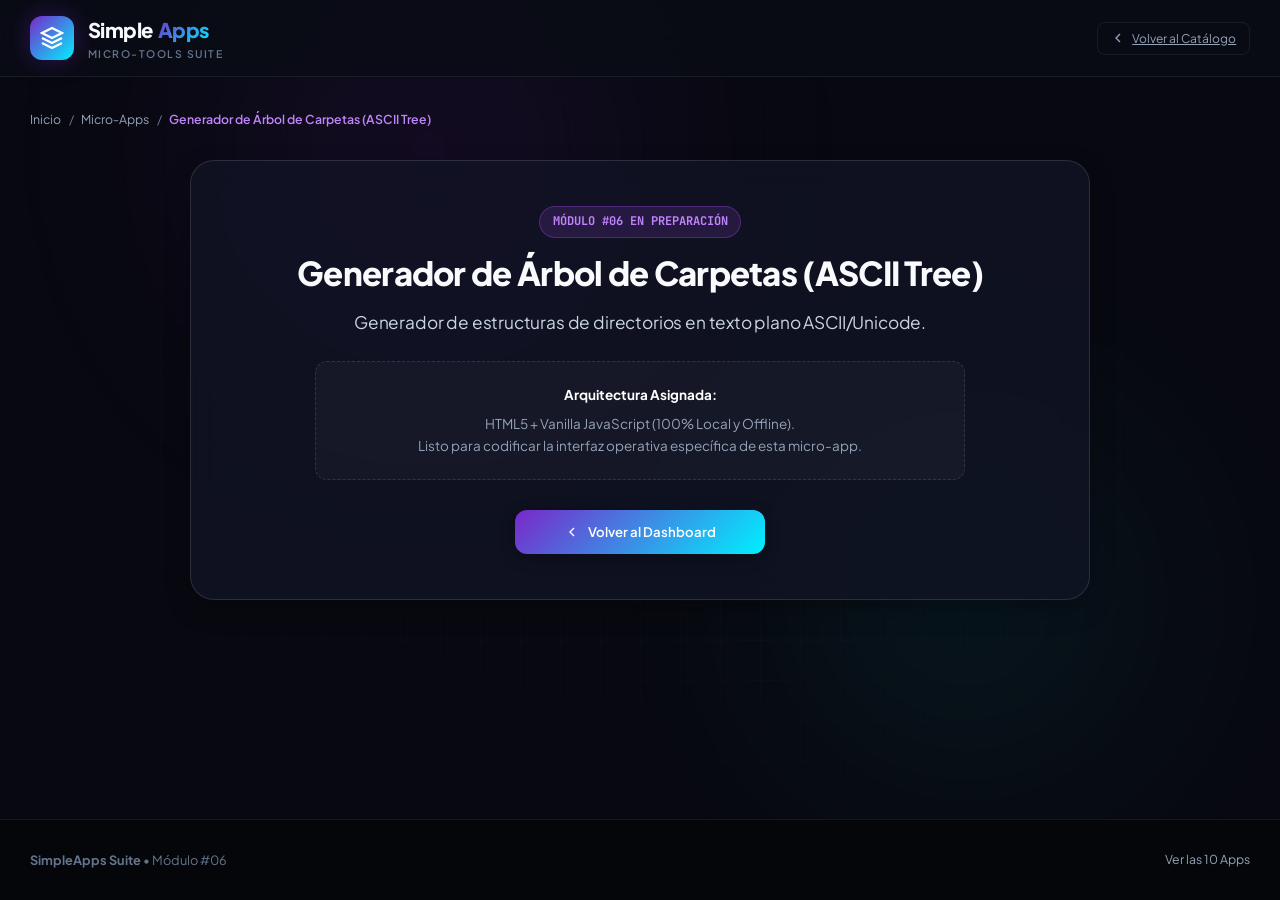
==== commit f141b0d0: "feat: implementar módulos CSV a Excel, Excel a CSV y Doc a Markdown - Módulo #01 (CSV a Excel): conv" ====
--- a/apps/ascii-tree/index.html
+++ b/apps/ascii-tree/index.html
@@ -92,7 +92,7 @@
                 </p>
                 <div style="background: rgba(255,255,255,0.03); border: 1px dashed var(--border-medium); border-radius: var(--radius-md); padding: 1.5rem; max-width: 650px; margin: 0 auto; color: var(--text-secondary); font-size: 0.9rem;">
                     <strong style="color: #fff; display: block; margin-bottom: 0.5rem;">Arquitectura Asignada:</strong>
-                    HTML5 + Vanilla JavaScript + Soporte Backend PHP 8.3 & MySQL 8.4.<br>
+                    HTML5 + Vanilla JavaScript (100% Local y Offline).<br>
                     Listo para codificar la interfaz operativa específica de esta micro-app.
                 </div>
 
--- a/assets/css/style.css
+++ b/assets/css/style.css
@@ -581,7 +581,7 @@
 
 .hero-title-box {
     flex: 1;
-    max-width: 900px;
+    max-width: 960px;
     width: 100%;
 }
 
@@ -813,10 +813,11 @@
     font-family: var(--font-mono);
 }
 
-/* 4 Widgets KPI (Estilo Xacton + Glow Aithm) */
+/* 3 Widgets KPI (Distribución al 100% del Ancho Total) */
 .kpi-grid {
     display: grid;
-    grid-template-columns: repeat(4, 1fr);
+    grid-template-columns: repeat(3, minmax(0, 1fr));
+    width: 100%;
     gap: 1.25rem;
     margin-top: 2rem;
 }
@@ -1678,7 +1679,7 @@
 /* ==========================================================================
    Responsive Breakpoints
    ========================================================================== */
-@media (max-width: 1200px) {
+@media (max-width: 900px) {
     .kpi-grid {
         grid-template-columns: repeat(2, 1fr);
     }
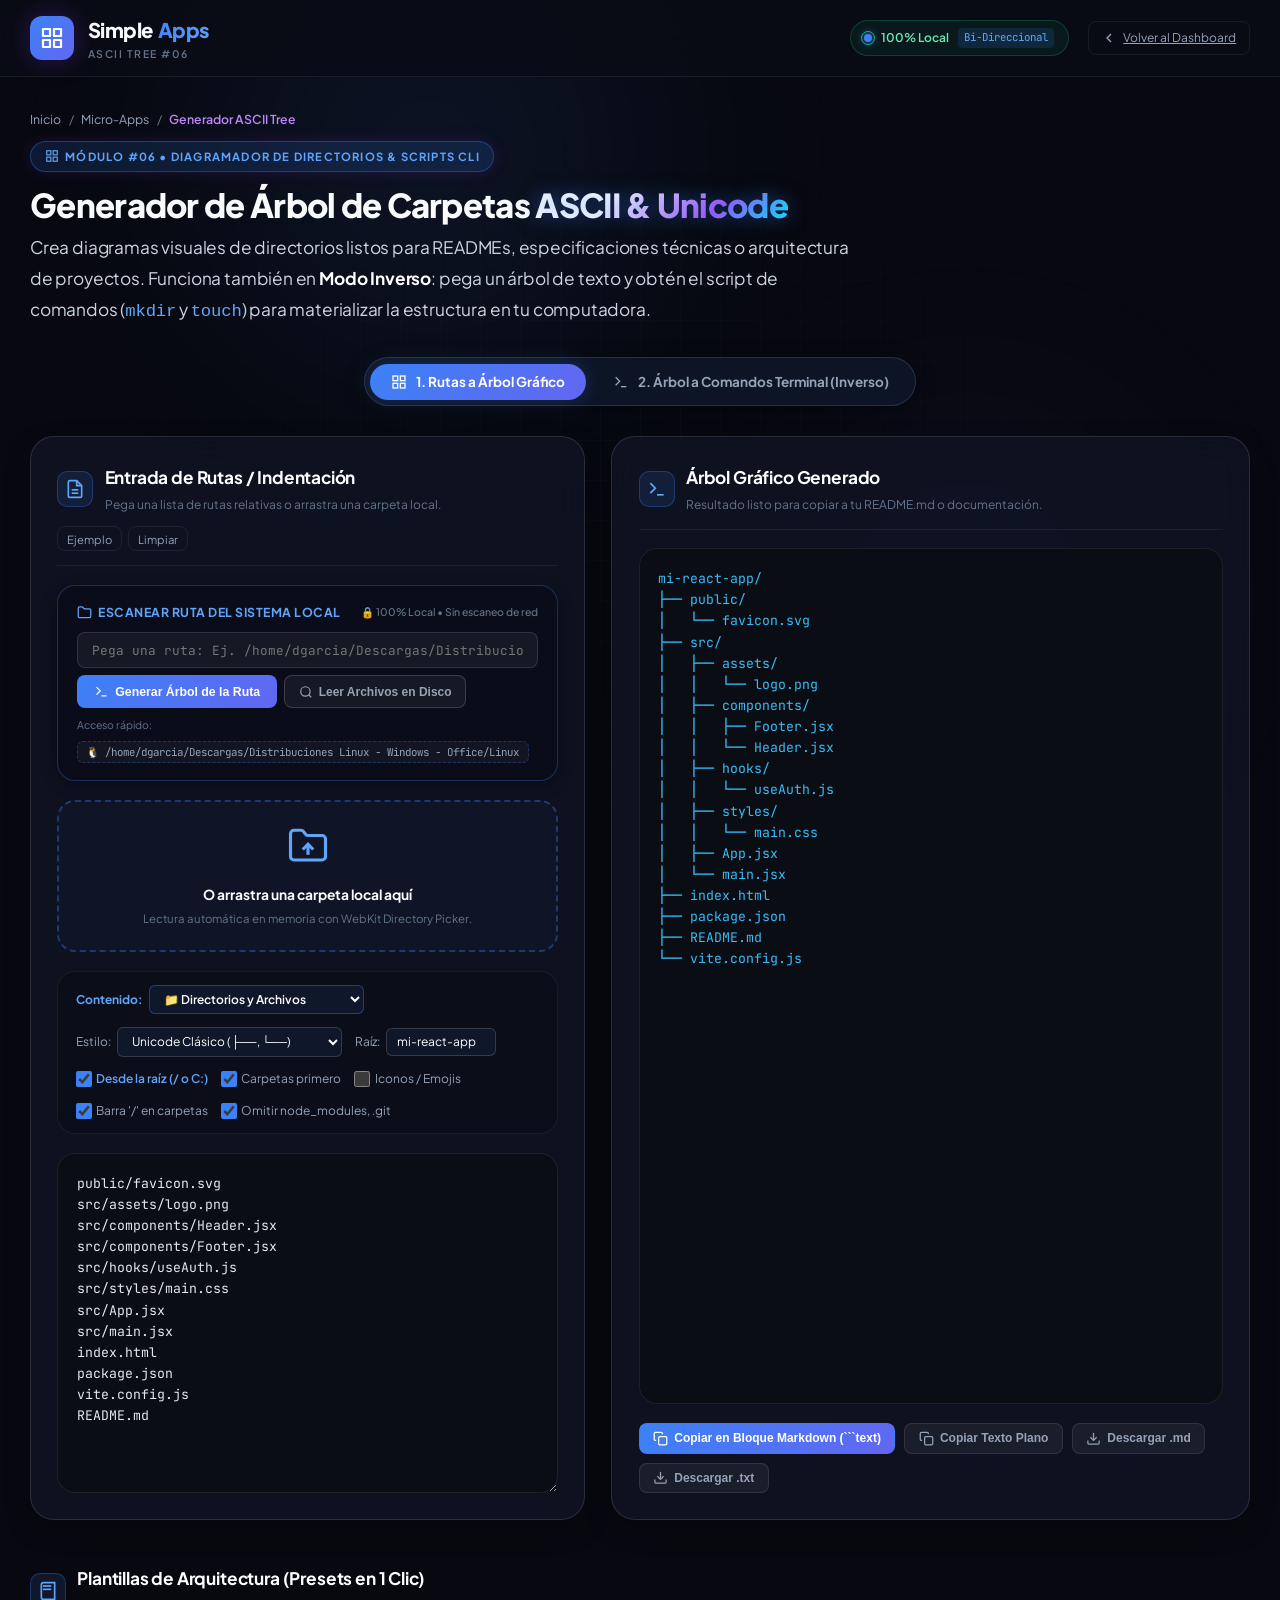
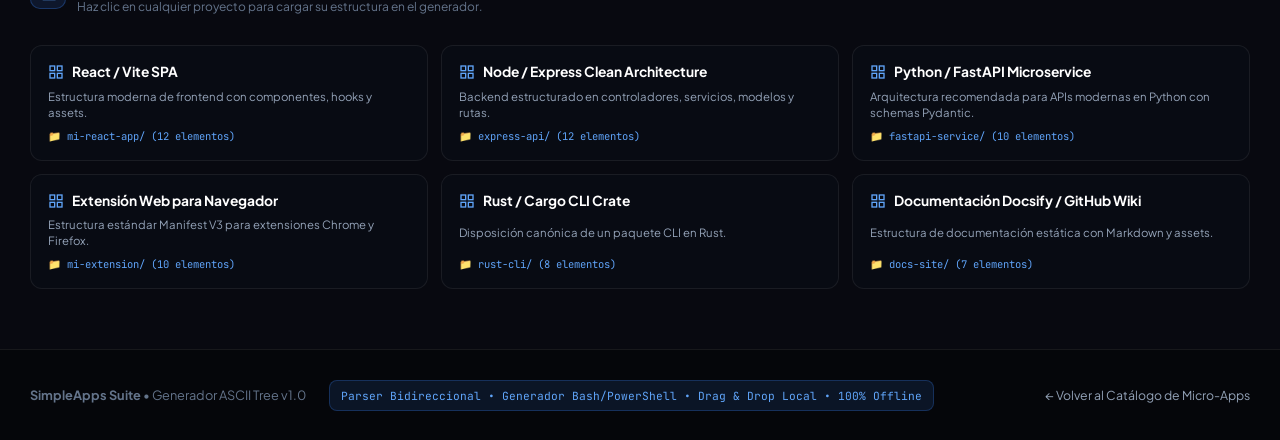
==== commit 07f9b411: "feat: Implementación de Módulos #04 y #06, documentación técnica y mejoras de UI - Módulo #04 (Linux" ====
--- a/apps/ascii-tree/index.html
+++ b/apps/ascii-tree/index.html
@@ -1,120 +1,453 @@
 <!DOCTYPE html>
 <html lang="es">
+
 <head>
     <meta charset="UTF-8">
     <meta name="viewport" content="width=device-width, initial-scale=1.0">
+    <meta name="color-scheme" content="dark">
     <title>Generador de Árbol de Carpetas (ASCII Tree) • SimpleApps</title>
+    <meta name="description"
+        content="Genera diagramas de directorios en texto plano ASCII/Unicode para READMEs y documentación. Modo inverso: convierte árboles de texto en comandos mkdir y touch ejecutables.">
+
+    <!-- Fuentes de Google -->
     <link rel="preconnect" href="https://fonts.googleapis.com">
     <link rel="preconnect" href="https://fonts.gstatic.com" crossorigin>
-    <link href="https://fonts.googleapis.com/css2?family=Plus+Jakarta+Sans:wght@300;400;500;600;700;800&family=JetBrains+Mono:wght@400;500;600&display=swap" rel="stylesheet">
+    <link
+        href="https://fonts.googleapis.com/css2?family=Plus+Jakarta+Sans:wght@300;400;500;600;700;800&family=JetBrains+Mono:wght@400;500;600;700&display=swap"
+        rel="stylesheet">
+
+    <!-- Estilos Base y Específicos -->
     <link rel="stylesheet" href="../../assets/css/style.css">
-    <style>
-        .app-workspace-card {
-            background: var(--bg-card);
-            border: 1px solid var(--border-medium);
-            border-radius: var(--radius-xl);
-            padding: 3rem 2.5rem;
-            max-width: 900px;
-            margin: 2rem auto;
-            text-align: center;
-            backdrop-filter: blur(16px);
-            box-shadow: var(--shadow-card);
-        }
-        .module-tag {
-            display: inline-block;
-            background: rgba(168, 85, 247, 0.15);
-            color: var(--accent-violet-light);
-            padding: 0.35rem 0.85rem;
-            border-radius: 100px;
-            font-family: var(--font-mono);
-            font-size: 0.8rem;
-            font-weight: 700;
-            margin-bottom: 1rem;
-            border: 1px solid rgba(168, 85, 247, 0.3);
-        }
-        .workspace-btn-group {
-            display: flex;
-            justify-content: center;
-            gap: 1rem;
-            margin-top: 2rem;
-            flex-wrap: wrap;
-        }
-    </style>
+    <link rel="stylesheet" href="style.css">
 </head>
+
 <body>
+
+    <!-- Luces Ambientales de Fondo -->
     <div class="ambient-glow" aria-hidden="true">
-        <div class="ambient-orb ambient-orb-1"></div>
-        <div class="ambient-orb ambient-orb-2"></div>
+        <div class="ambient-orb ambient-orb-1"
+            style="background: radial-gradient(circle, rgba(59, 130, 246, 0.35) 0%, transparent 70%);"></div>
+        <div class="ambient-orb ambient-orb-2"
+            style="background: radial-gradient(circle, rgba(99, 102, 241, 0.25) 0%, transparent 70%);"></div>
     </div>
     <div class="bg-grid-pattern" aria-hidden="true"></div>
 
     <div class="app-wrapper">
+
+        <!-- =================================================================
+             1. HEADER HORIZONTAL
+             ================================================================= -->
         <header class="top-header">
             <div class="header-inner">
-                <a href="../../index.html" class="brand-area" title="Volver al Inicio">
-                    <div class="brand-icon-box">
-                        <svg viewBox="0 0 24 24" fill="none" stroke="currentColor" stroke-width="2.2">
-                            <polygon points="12 2 2 7 12 12 22 7 12 2"/>
-                            <polyline points="2 17 12 22 22 17"/>
-                            <polyline points="2 12 12 17 22 12"/>
+                <a href="../../index.html" class="brand-area" title="Volver al Catálogo">
+                    <div class="brand-icon-box" style="background: linear-gradient(135deg, #3B82F6 0%, #6366F1 100%);">
+                        <svg viewBox="0 0 24 24" fill="none" stroke="currentColor" stroke-width="2.2" stroke-linecap="round" stroke-linejoin="round">
+                            <rect x="3" y="3" width="7" height="7" />
+                            <rect x="14" y="3" width="7" height="7" />
+                            <rect x="14" y="14" width="7" height="7" />
+                            <rect x="3" y="14" width="7" height="7" />
                         </svg>
                     </div>
                     <div class="brand-text-box">
-                        <span class="brand-name">Simple<span class="brand-highlight">Apps</span></span>
-                        <span class="brand-tagline">Micro-Tools Suite</span>
+                        <span class="brand-name">Simple<span class="brand-highlight" style="background: linear-gradient(135deg, #3B82F6 0%, #60A5FA 100%); -webkit-background-clip: text; -webkit-text-fill-color: transparent;">Apps</span></span>
+                        <span class="brand-tagline">ASCII Tree #06</span>
                     </div>
                 </a>
+
                 <div class="header-actions">
+                    <div class="server-status-pill">
+                        <span class="status-dot" style="background: #3B82F6; box-shadow: 0 0 8px #3B82F6;"></span>
+                        <span class="server-meta-tag">100% Local</span>
+                        <span class="server-php-tag" style="background: rgba(59, 130, 246, 0.15); color: #60A5FA; border-color: rgba(59, 130, 246, 0.3);">Bi-Direccional</span>
+                    </div>
+
                     <a href="../../index.html" class="btn-subnav-ghost">
-                        <svg width="16" height="16" viewBox="0 0 24 24" fill="none" stroke="currentColor" stroke-width="2"><polyline points="15 18 9 12 15 6"/></svg>
-                        <span>Volver al Catálogo</span>
+                        <svg width="16" height="16" viewBox="0 0 24 24" fill="none" stroke="currentColor" stroke-width="2">
+                            <polyline points="15 18 9 12 15 6" />
+                        </svg>
+                        <span>Volver al Dashboard</span>
                     </a>
                 </div>
             </div>
         </header>
 
+        <!-- =================================================================
+             2. CONTENIDO PRINCIPAL
+             ================================================================= -->
         <main class="main-container">
+
+            <!-- Migas de Pan -->
             <div class="breadcrumb-row">
                 <a href="../../index.html" class="footer-link">Inicio</a>
                 <span class="breadcrumb-separator">/</span>
                 <a href="../../index.html" class="footer-link">Micro-Apps</a>
                 <span class="breadcrumb-separator">/</span>
-                <span class="breadcrumb-item active">Generador de Árbol de Carpetas (ASCII Tree)</span>
-            </div>
-
-            <div class="app-workspace-card">
-                <span class="module-tag">MÓDULO #06 EN PREPARACIÓN</span>
-                <h1 class="hero-title" style="font-size: 2.2rem; margin-bottom: 1rem;">
-                    Generador de Árbol de Carpetas (ASCII Tree)
+                <span class="breadcrumb-item active">Generador ASCII Tree</span>
+            </div>
+
+            <!-- Título y Encabezado de la Herramienta -->
+            <div style="margin-bottom: 2rem;">
+                <div class="hero-tag"
+                    style="background: rgba(59, 130, 246, 0.15); border-color: rgba(59, 130, 246, 0.35); color: #60A5FA;">
+                    <svg width="14" height="14" viewBox="0 0 24 24" fill="none" stroke="currentColor" stroke-width="2">
+                        <rect x="3" y="3" width="7" height="7" />
+                        <rect x="14" y="3" width="7" height="7" />
+                        <rect x="14" y="14" width="7" height="7" />
+                        <rect x="3" y="14" width="7" height="7" />
+                    </svg>
+                    Módulo #06 • Diagramador de Directorios & Scripts CLI
+                </div>
+                <h1 class="hero-title" style="font-size: 2.2rem; margin-bottom: 0.5rem;">
+                    Generador de Árbol de Carpetas <span class="glow-text" style="color: #60A5FA; text-shadow: 0 0 20px rgba(59, 130, 246, 0.5);">ASCII & Unicode</span>
                 </h1>
-                <p class="hero-description" style="max-width: 600px; margin: 0 auto 1.5rem;">
-                    Generador de estructuras de directorios en texto plano ASCII/Unicode.
+                <p class="hero-description" style="max-width: 820px;">
+                    Crea diagramas visuales de directorios listos para READMEs, especificaciones técnicas o arquitectura de proyectos. Funciona también en <strong>Modo Inverso</strong>: pega un árbol de texto y obtén el script de comandos (<code style="color:#60A5FA;">mkdir</code> y <code style="color:#60A5FA;">touch</code>) para materializar la estructura en tu computadora.
                 </p>
-                <div style="background: rgba(255,255,255,0.03); border: 1px dashed var(--border-medium); border-radius: var(--radius-md); padding: 1.5rem; max-width: 650px; margin: 0 auto; color: var(--text-secondary); font-size: 0.9rem;">
-                    <strong style="color: #fff; display: block; margin-bottom: 0.5rem;">Arquitectura Asignada:</strong>
-                    HTML5 + Vanilla JavaScript (100% Local y Offline).<br>
-                    Listo para codificar la interfaz operativa específica de esta micro-app.
-                </div>
-
-                <div class="workspace-btn-group">
-                    <a href="../../index.html" class="btn-launch-app" style="max-width: 250px;">
-                        <svg viewBox="0 0 24 24" fill="none" stroke="currentColor" stroke-width="2"><polyline points="15 18 9 12 15 6"/></svg>
-                        <span>Volver al Dashboard</span>
-                    </a>
-                </div>
-            </div>
+            </div>
+
+            <!-- CONMUTADOR DE MODOS (Tabs Principales) -->
+            <div class="mode-switcher-container">
+                <div class="mode-switcher-pill">
+                    <button type="button" class="mode-tab-btn active" id="tabGenerator">
+                        <svg width="16" height="16" viewBox="0 0 24 24" fill="none" stroke="currentColor" stroke-width="2"><rect x="3" y="3" width="7" height="7"/><rect x="14" y="3" width="7" height="7"/><rect x="14" y="14" width="7" height="7"/><rect x="3" y="14" width="7" height="7"/></svg>
+                        <span>1. Rutas a Árbol Gráfico</span>
+                    </button>
+                    <button type="button" class="mode-tab-btn" id="tabReverse">
+                        <svg width="16" height="16" viewBox="0 0 24 24" fill="none" stroke="currentColor" stroke-width="2"><polyline points="4 17 10 11 4 5"/><line x1="12" y1="19" x2="20" y2="19"/></svg>
+                        <span>2. Árbol a Comandos Terminal (Inverso)</span>
+                    </button>
+                </div>
+            </div>
+
+            <!-- =========================================================
+                 VISTA 1: MODO GENERADOR (Rutas / Indentación -> Árbol)
+                 ========================================================= -->
+            <div class="tree-workspace-grid" id="viewGenerator">
+
+                <!-- Panel Izquierdo: Entrada y Opciones -->
+                <div class="tree-card">
+                    <div class="card-header-clean">
+                        <div class="card-title-group">
+                            <div class="card-title-icon">
+                                <svg viewBox="0 0 24 24" fill="none" stroke="currentColor" stroke-width="2">
+                                    <path d="M14 2H6a2 2 0 0 0-2 2v16a2 2 0 0 0 2 2h12a2 2 0 0 0 2-2V8z"/>
+                                    <polyline points="14 2 14 8 20 8"/>
+                                    <line x1="16" y1="13" x2="8" y2="13"/>
+                                    <line x1="16" y1="17" x2="8" y2="17"/>
+                                </svg>
+                            </div>
+                            <div>
+                                <h2 class="card-title-text">Entrada de Rutas / Indentación</h2>
+                                <span class="card-subtitle-text">Pega una lista de rutas relativas o arrastra una carpeta local.</span>
+                            </div>
+                        </div>
+
+                        <div style="display:flex; gap:0.4rem;">
+                            <button type="button" class="btn-subnav-ghost" id="btnLoadSample" style="padding:0.3rem 0.6rem; font-size:0.75rem;">
+                                Ejemplo
+                            </button>
+                            <button type="button" class="btn-subnav-ghost" id="btnClearInput" style="padding:0.3rem 0.6rem; font-size:0.75rem;">
+                                Limpiar
+                            </button>
+                        </div>
+                    </div>
+
+                    <!-- Generador desde Ruta del Sistema Local -->
+                    <div class="system-path-scanner-box">
+                        <div class="system-path-header">
+                            <span class="system-path-title">
+                                <svg width="15" height="15" viewBox="0 0 24 24" fill="none" stroke="currentColor" stroke-width="2"><path d="M4 20h16a2 2 0 0 0 2-2V8a2 2 0 0 0-2-2h-7.93a2 2 0 0 1-1.66-.9l-.82-1.2A2 2 0 0 0 7.93 3H4a2 2 0 0 0-2 2v13c0 1.1.9 2 2 2Z"/></svg>
+                                Escanear Ruta del Sistema Local
+                            </span>
+                            <span style="font-size:0.7rem; color:var(--text-muted); font-weight:500;">🔒 100% Local • Sin escaneo de red</span>
+                        </div>
+                        <div class="system-path-input-row" style="flex-wrap: wrap;">
+                            <input type="text" id="inputSystemPath" class="system-path-input" placeholder="Pega una ruta: Ej. /home/dgarcia/Descargas/Distribuciones Linux - Windows - Office/Linux" spellcheck="false" autocomplete="off" style="min-width: 280px;">
+                            <button type="button" class="btn-scan-action" id="btnScanSystemPath" title="Generar el árbol directamente siguiendo la ruta indicada">
+                                <svg width="15" height="15" viewBox="0 0 24 24" fill="none" stroke="currentColor" stroke-width="2"><polyline points="4 17 10 11 4 5"/><line x1="12" y1="19" x2="20" y2="19"/></svg>
+                                <span>Generar Árbol de la Ruta</span>
+                            </button>
+                            <button type="button" class="btn-disk-action" id="btnScanDiskContents" title="Escanear opcionalmente los archivos y carpetas reales existentes en el disco local">
+                                <svg width="14" height="14" viewBox="0 0 24 24" fill="none" stroke="currentColor" stroke-width="2"><circle cx="11" cy="11" r="8"/><path d="m21 21-4.3-4.3"/></svg>
+                                <span>Leer Archivos en Disco</span>
+                            </button>
+                        </div>
+                        <div class="system-path-presets-row">
+                            <span style="font-size:0.7rem; color:var(--text-muted);">Acceso rápido:</span>
+                            <button type="button" class="btn-quick-path" id="btnUserLinuxSample" title="Cargar y generar árbol directo de la ruta">
+                                🐧 /home/dgarcia/Descargas/Distribuciones Linux - Windows - Office/Linux
+                            </button>
+                        </div>
+                    </div>
+
+                    <!-- Dropzone para arrastrar carpetas enteras -->
+                    <div class="folder-dropzone" id="folderDropzone">
+                        <svg class="dropzone-icon" viewBox="0 0 24 24" fill="none" stroke="currentColor" stroke-width="1.8">
+                            <path d="M4 20h16a2 2 0 0 0 2-2V8a2 2 0 0 0-2-2h-7.93a2 2 0 0 1-1.66-.9l-.82-1.2A2 2 0 0 0 7.93 3H4a2 2 0 0 0-2 2v13c0 1.1.9 2 2 2Z"/>
+                            <polyline points="12 11 12 17"/>
+                            <polyline points="9 14 12 11 15 14"/>
+                        </svg>
+                        <div class="dropzone-title">O arrastra una carpeta local aquí</div>
+                        <div class="dropzone-sub">Lectura automática en memoria con WebKit Directory Picker.</div>
+                        <input type="file" id="folderInput" webkitdirectory directory multiple style="display:none;">
+                    </div>
+
+                    <!-- Controles y Configuración -->
+                    <div class="tree-controls-bar">
+                        <!-- Filtro de Contenido: Directorios y Archivos vs Solo Directorios -->
+                        <div class="control-item">
+                            <label for="selectContentFilter" style="font-weight:700; color:var(--tree-blue-light);">Contenido:</label>
+                            <select id="selectContentFilter" class="control-select" style="border-color:rgba(59, 130, 246, 0.4); font-weight:600;">
+                                <option value="all">📁 Directorios y Archivos</option>
+                                <option value="dirs">📂 Solo Directorios (Carpetas)</option>
+                            </select>
+                        </div>
+
+                        <div class="control-item">
+                            <label for="selectStyle">Estilo:</label>
+                            <select id="selectStyle" class="control-select">
+                                <option value="unicode">Unicode Clásico (├──, └──)</option>
+                                <option value="unicodeDouble">Unicode Doble Línea (╠══, ╚══)</option>
+                                <option value="ascii">ASCII Puro (+--, \--, |)</option>
+                                <option value="minimal">Minimal (|--, `--)</option>
+                                <option value="markdown">Listas Markdown (- item)</option>
+                            </select>
+                        </div>
+
+                        <div class="control-item">
+                            <label for="inputRootName">Raíz:</label>
+                            <input type="text" id="inputRootName" class="control-select" value="mi-proyecto" style="width:110px;" placeholder="proyecto">
+                        </div>
+
+                        <div class="control-item">
+                            <label style="display:flex; align-items:center; gap:0.3rem; cursor:pointer;" for="chkFromRoot" title="Muestra las rutas de archivos y el árbol desde la raíz absoluta (/ en Linux, C:\ en Windows)">
+                                <input type="checkbox" id="chkFromRoot" class="control-checkbox" checked>
+                                <span style="font-weight:600; color:var(--tree-blue-light);">Desde la raíz (/ o C:)</span>
+                            </label>
+                        </div>
+
+                        <div class="control-item">
+                            <label style="display:flex; align-items:center; gap:0.3rem; cursor:pointer;" for="chkFoldersFirst">
+                                <input type="checkbox" id="chkFoldersFirst" class="control-checkbox" checked>
+                                <span>Carpetas primero</span>
+                            </label>
+                        </div>
+
+                        <div class="control-item">
+                            <label style="display:flex; align-items:center; gap:0.3rem; cursor:pointer;" for="chkShowIcons">
+                                <input type="checkbox" id="chkShowIcons" class="control-checkbox">
+                                <span>Iconos / Emojis</span>
+                            </label>
+                        </div>
+
+                        <div class="control-item">
+                            <label style="display:flex; align-items:center; gap:0.3rem; cursor:pointer;" for="chkTrailingSlash">
+                                <input type="checkbox" id="chkTrailingSlash" class="control-checkbox" checked>
+                                <span>Barra '/' en carpetas</span>
+                            </label>
+                        </div>
+
+                        <div class="control-item">
+                            <label style="display:flex; align-items:center; gap:0.3rem; cursor:pointer;" for="chkIgnoreCommon">
+                                <input type="checkbox" id="chkIgnoreCommon" class="control-checkbox" checked>
+                                <span>Omitir node_modules, .git</span>
+                            </label>
+                        </div>
+                    </div>
+
+                    <!-- Textarea Editor -->
+                    <div class="tree-editor-wrapper">
+                        <textarea id="generatorInput" class="tree-textarea" spellcheck="false" placeholder="Pega rutas tipo path (ej: src/components/Button.jsx) o texto tabulado con sangría..."></textarea>
+                    </div>
+                </div>
+
+                <!-- Panel Derecho: Previsualización y Exportación -->
+                <div class="tree-card">
+                    <div class="card-header-clean">
+                        <div class="card-title-group">
+                            <div class="card-title-icon">
+                                <svg viewBox="0 0 24 24" fill="none" stroke="currentColor" stroke-width="2">
+                                    <polyline points="4 17 10 11 4 5"/>
+                                    <line x1="12" y1="19" x2="20" y2="19"/>
+                                </svg>
+                            </div>
+                            <div>
+                                <h3 class="card-title-text">Árbol Gráfico Generado</h3>
+                                <span class="card-subtitle-text">Resultado listo para copiar a tu README.md o documentación.</span>
+                            </div>
+                        </div>
+                    </div>
+
+                    <!-- Cuadro de Salida Monospace -->
+                    <pre class="tree-output-box" id="generatorOutput"></pre>
+
+                    <!-- Barra de Acciones de Exportación -->
+                    <div class="tree-actions-toolbar">
+                        <button type="button" class="btn-tree-action primary" id="btnCopyMarkdown">
+                            <svg width="15" height="15" viewBox="0 0 24 24" fill="none" stroke="currentColor" stroke-width="2"><rect x="9" y="9" width="13" height="13" rx="2" ry="2"/><path d="M5 15H4a2 2 0 0 1-2-2V4a2 2 0 0 1 2-2h9a2 2 0 0 1 2 2v1"/></svg>
+                            <span>Copiar en Bloque Markdown (```text)</span>
+                        </button>
+                        <button type="button" class="btn-tree-action" id="btnCopyPlain">
+                            <svg width="15" height="15" viewBox="0 0 24 24" fill="none" stroke="currentColor" stroke-width="2"><rect x="9" y="9" width="13" height="13" rx="2" ry="2"/><path d="M5 15H4a2 2 0 0 1-2-2V4a2 2 0 0 1 2-2h9a2 2 0 0 1 2 2v1"/></svg>
+                            <span>Copiar Texto Plano</span>
+                        </button>
+                        <button type="button" class="btn-tree-action" id="btnDownloadMd">
+                            <svg width="15" height="15" viewBox="0 0 24 24" fill="none" stroke="currentColor" stroke-width="2"><path d="M21 15v4a2 2 0 0 1-2 2H5a2 2 0 0 1-2-2v-4"/><polyline points="7 10 12 15 17 10"/><line x1="12" y1="15" x2="12" y2="3"/></svg>
+                            <span>Descargar .md</span>
+                        </button>
+                        <button type="button" class="btn-tree-action" id="btnDownloadTxt">
+                            <svg width="15" height="15" viewBox="0 0 24 24" fill="none" stroke="currentColor" stroke-width="2"><path d="M21 15v4a2 2 0 0 1-2 2H5a2 2 0 0 1-2-2v-4"/><polyline points="7 10 12 15 17 10"/><line x1="12" y1="15" x2="12" y2="3"/></svg>
+                            <span>Descargar .txt</span>
+                        </button>
+                    </div>
+                </div>
+
+            </div>
+
+            <!-- =========================================================
+                 VISTA 2: MODO INVERSO (Árbol -> Comandos Terminal)
+                 ========================================================= -->
+            <div class="tree-workspace-grid" id="viewReverse" style="display: none;">
+
+                <!-- Panel Izquierdo: Pega tu Árbol -->
+                <div class="tree-card">
+                    <div class="card-header-clean">
+                        <div class="card-title-group">
+                            <div class="card-title-icon" style="background: rgba(16, 185, 129, 0.12); color: #34D399; border-color: rgba(16, 185, 129, 0.3);">
+                                <svg viewBox="0 0 24 24" fill="none" stroke="currentColor" stroke-width="2">
+                                    <polyline points="16 16 12 12 8 16"/>
+                                    <line x1="12" y1="12" x2="12" y2="21"/>
+                                    <path d="M20.39 18.39A5 5 0 0 0 18 9h-1.26A8 8 0 1 0 3 16.3"/>
+                                </svg>
+                            </div>
+                            <div>
+                                <h2 class="card-title-text">Pega un Árbol ASCII / Unicode</h2>
+                                <span class="card-subtitle-text">Copiado de un README, documentación técnica o respuesta de IA.</span>
+                            </div>
+                        </div>
+
+                        <button type="button" class="btn-subnav-ghost" id="btnLoadReverseSample" style="padding:0.3rem 0.6rem; font-size:0.75rem;">
+                            Cargar Árbol de Prueba
+                        </button>
+                    </div>
+
+                    <div class="tree-editor-wrapper">
+                        <textarea id="reverseInput" class="tree-textarea" spellcheck="false" placeholder="Pega aquí un árbol como:
+mi-proyecto/
+├── src/
+│   ├── index.js
+│   └── utils.js
+└── package.json"></textarea>
+                    </div>
+
+                    <div style="display:flex; justify-content:space-between; align-items:center; margin-top:0.8rem; font-size:0.75rem; color:var(--text-muted);">
+                        <span>Estructura detectada:</span>
+                        <div style="display:flex; gap:0.75rem;">
+                            <span style="color:#60A5FA;">📁 <strong id="statsReverseDirs">0</strong> carpetas</span>
+                            <span style="color:#34D399;">📄 <strong id="statsReverseFiles">0</strong> archivos</span>
+                        </div>
+                    </div>
+                </div>
+
+                <!-- Panel Derecho: Script Generado -->
+                <div class="tree-card">
+                    <div class="card-header-clean">
+                        <div class="card-title-group">
+                            <div class="card-title-icon" style="background: rgba(99, 102, 241, 0.12); color: #A5B4FC; border-color: rgba(99, 102, 241, 0.3);">
+                                <svg viewBox="0 0 24 24" fill="none" stroke="currentColor" stroke-width="2">
+                                    <polyline points="4 17 10 11 4 5"/>
+                                    <line x1="12" y1="19" x2="20" y2="19"/>
+                                </svg>
+                            </div>
+                            <div>
+                                <h3 class="card-title-text">Script de Creación de Archivos</h3>
+                                <span class="card-subtitle-text">Comandos listos para ejecutar en tu sistema operativo.</span>
+                            </div>
+                        </div>
+
+                        <div class="control-item">
+                            <label for="selectReverseShell">Shell:</label>
+                            <select id="selectReverseShell" class="control-select">
+                                <option value="bash">Bash / Zsh (Linux & macOS)</option>
+                                <option value="powershell">PowerShell (Windows)</option>
+                                <option value="cmd">CMD / Batch (.bat Windows)</option>
+                            </select>
+                        </div>
+                    </div>
+
+                    <div class="control-item" style="margin-bottom:0.75rem;">
+                        <label style="display:flex; align-items:center; gap:0.4rem; cursor:pointer;" for="chkSampleFiles">
+                            <input type="checkbox" id="chkSampleFiles" class="control-checkbox">
+                            <span style="font-size:0.78rem;">Crear archivos con comentario o encabezado básico</span>
+                        </label>
+                    </div>
+
+                    <pre class="tree-output-box reverse-terminal-code" id="reverseOutput"></pre>
+
+                    <div class="tree-actions-toolbar">
+                        <button type="button" class="btn-tree-action primary" id="btnCopyScript">
+                            <svg width="15" height="15" viewBox="0 0 24 24" fill="none" stroke="currentColor" stroke-width="2"><rect x="9" y="9" width="13" height="13" rx="2" ry="2"/><path d="M5 15H4a2 2 0 0 1-2-2V4a2 2 0 0 1 2-2h9a2 2 0 0 1 2 2v1"/></svg>
+                            <span>Copiar Script al Portapapeles</span>
+                        </button>
+                        <button type="button" class="btn-tree-action" id="btnDownloadScript">
+                            <svg width="15" height="15" viewBox="0 0 24 24" fill="none" stroke="currentColor" stroke-width="2"><path d="M21 15v4a2 2 0 0 1-2 2H5a2 2 0 0 1-2-2v-4"/><polyline points="7 10 12 15 17 10"/><line x1="12" y1="15" x2="12" y2="3"/></svg>
+                            <span>Descargar Script Ejecutable</span>
+                        </button>
+                    </div>
+                </div>
+
+            </div>
+
+            <!-- =========================================================
+                 SECCIÓN: PRESETS DE ESTRUCTURAS POPULARES
+                 ========================================================= -->
+            <section class="presets-section">
+                <div class="card-header-clean" style="border:none; margin-bottom:1rem;">
+                    <div class="card-title-group">
+                        <div class="card-title-icon">
+                            <svg viewBox="0 0 24 24" fill="none" stroke="currentColor" stroke-width="2">
+                                <path d="M4 19.5v-15A2.5 2.5 0 0 1 6.5 2H20v20H6.5a2.5 2.5 0 0 1-2.5-2.5Z"/>
+                                <path d="M6 6h10"/>
+                                <path d="M6 10h10"/>
+                            </svg>
+                        </div>
+                        <div>
+                            <h3 class="card-title-text">Plantillas de Arquitectura (Presets en 1 Clic)</h3>
+                            <span class="card-subtitle-text">Haz clic en cualquier proyecto para cargar su estructura en el generador.</span>
+                        </div>
+                    </div>
+                </div>
+
+                <div class="presets-grid" id="presetsContainer"></div>
+            </section>
+
         </main>
 
+        <!-- =================================================================
+             3. FOOTER
+             ================================================================= -->
         <footer class="site-footer">
             <div class="footer-inner">
                 <div class="footer-left">
-                    <span><strong>SimpleApps Suite</strong> • Módulo #06</span>
+                    <span><strong>SimpleApps Suite</strong> • Generador ASCII Tree v1.0</span>
+                    <span class="footer-badge-tech" style="background: rgba(59, 130, 246, 0.12); color: #60A5FA; border-color: rgba(59, 130, 246, 0.25);">
+                        Parser Bidireccional • Generador Bash/PowerShell • Drag & Drop Local • 100% Offline
+                    </span>
                 </div>
                 <div class="footer-right">
-                    <a href="../../index.html" class="footer-link">Ver las 10 Apps</a>
+                    <a href="../../index.html" class="footer-link">← Volver al Catálogo de Micro-Apps</a>
                 </div>
             </div>
         </footer>
+
     </div>
+
+    <!-- Contenedor para Notificaciones Toast -->
+    <div class="toast-container" id="toastContainer"></div>
+
+    <!-- Scripts de la Aplicación -->
+    <script src="tree-engine.js"></script>
+    <script src="app.js"></script>
 </body>
+
 </html>
--- a/assets/css/style.css
+++ b/assets/css/style.css
@@ -989,6 +989,75 @@
     color: var(--text-primary);
 }
 
+/* ==========================================================================
+   Estilos Globales para Select, Option y Dropdowns (Previene fondo blanco con letra blanca)
+   ========================================================================== */
+:root,
+html {
+    color-scheme: dark;
+}
+
+select {
+    color-scheme: dark;
+    background-color: #0F172A;
+    color: #F8FAFC;
+}
+
+select option,
+select optgroup {
+    background-color: #0F172A !important;
+    color: #F8FAFC !important;
+    padding: 0.5rem 0.75rem;
+}
+
+select option:hover,
+select option:focus,
+select option:checked {
+    background-color: #1E293B !important;
+    color: #38BDF8 !important;
+}
+
+/* Soporte moderno para Chromium / WebKit Top-Layer Pickers (appearance: base-select) */
+@supports (appearance: base-select) {
+    select,
+    select::picker(select) {
+        appearance: base-select;
+    }
+
+    ::picker(select) {
+        appearance: base-select;
+        background-color: #0F172A !important;
+        border: 1px solid rgba(255, 255, 255, 0.18) !important;
+        border-radius: 8px !important;
+        box-shadow: 0 12px 36px rgba(0, 0, 0, 0.75), 0 0 20px rgba(59, 130, 246, 0.15) !important;
+        padding: 5px !important;
+        color: #F8FAFC !important;
+        margin-top: 4px;
+        backdrop-filter: blur(16px);
+    }
+
+    ::picker(select) option {
+        background-color: transparent !important;
+        color: #F8FAFC !important;
+        padding: 8px 12px !important;
+        border-radius: 6px !important;
+        font-size: 0.82rem !important;
+        cursor: pointer;
+        transition: background-color 0.15s ease, color 0.15s ease;
+    }
+
+    ::picker(select) option:hover,
+    ::picker(select) option:focus,
+    ::picker(select) option:checked {
+        background-color: #1E293B !important;
+        color: #38BDF8 !important;
+    }
+
+    .sort-select-arrow {
+        display: none !important;
+    }
+}
+
 .sort-select-arrow {
     position: absolute;
     right: 0.75rem;
@@ -1143,6 +1212,134 @@
 .card-icon-box svg {
     width: 26px;
     height: 26px;
+}
+
+/* Insignia con Tilde flotante en la esquina del Icono */
+.card-icon-wrapper {
+    position: relative;
+    display: inline-flex;
+}
+
+.card-tilde-badge {
+    position: absolute;
+    bottom: -4px;
+    right: -4px;
+    width: 22px;
+    height: 22px;
+    border-radius: 50%;
+    display: flex;
+    align-items: center;
+    justify-content: center;
+    border: 2px solid var(--bg-card);
+    transition: transform var(--transition-fast), box-shadow var(--transition-fast);
+    z-index: 3;
+}
+
+.app-card:hover .card-tilde-badge {
+    transform: scale(1.15);
+}
+
+.card-tilde-badge svg {
+    width: 12px;
+    height: 12px;
+    stroke: #ffffff;
+    stroke-width: 3.5;
+}
+
+/* Tilde Verde: Desarrollada */
+.card-tilde-badge.tilde-badge-verde {
+    background: #10B981;
+    box-shadow: 0 0 10px rgba(16, 185, 129, 0.7);
+}
+
+/* Tilde Rojo: En Proceso */
+.card-tilde-badge.tilde-badge-rojo {
+    background: #EF4444;
+    box-shadow: 0 0 10px rgba(239, 68, 68, 0.7);
+}
+
+/* Pastilla de Estado con Tilde (Header de la Tarjeta) */
+.card-status-pill {
+    display: inline-flex;
+    align-items: center;
+    gap: 0.35rem;
+    padding: 0.22rem 0.65rem;
+    border-radius: 9999px;
+    font-size: 0.72rem;
+    font-weight: 700;
+    letter-spacing: 0.25px;
+    font-family: var(--font-sans);
+    transition: var(--transition-fast);
+    white-space: nowrap;
+    user-select: none;
+}
+
+.card-status-pill .status-tilde-icon {
+    width: 12px;
+    height: 12px;
+    display: inline-flex;
+    align-items: center;
+    justify-content: center;
+    flex-shrink: 0;
+}
+
+.card-status-pill .status-tilde-icon svg {
+    width: 100%;
+    height: 100%;
+    stroke-width: 3.5;
+}
+
+/* Tilde Verde Status Pill */
+.card-status-pill.status-pill-verde {
+    background: rgba(16, 185, 129, 0.12);
+    border: 1px solid rgba(16, 185, 129, 0.4);
+    color: #34D399;
+    box-shadow: 0 0 10px rgba(16, 185, 129, 0.15);
+}
+
+.card-status-pill.status-pill-verde .status-tilde-icon svg {
+    stroke: #10B981;
+}
+
+.app-card:hover .card-status-pill.status-pill-verde {
+    background: rgba(16, 185, 129, 0.2);
+    border-color: rgba(16, 185, 129, 0.65);
+    box-shadow: 0 0 14px rgba(16, 185, 129, 0.3);
+}
+
+/* Tilde Rojo Status Pill */
+.card-status-pill.status-pill-rojo {
+    background: rgba(239, 68, 68, 0.12);
+    border: 1px solid rgba(239, 68, 68, 0.4);
+    color: #F87171;
+    box-shadow: 0 0 10px rgba(239, 68, 68, 0.15);
+}
+
+.card-status-pill.status-pill-rojo .status-tilde-icon svg {
+    stroke: #EF4444;
+}
+
+.app-card:hover .card-status-pill.status-pill-rojo {
+    background: rgba(239, 68, 68, 0.2);
+    border-color: rgba(239, 68, 68, 0.65);
+    box-shadow: 0 0 14px rgba(239, 68, 68, 0.3);
+}
+
+/* Tags de estado en KPI del Hero */
+.kpi-status-tag-green {
+    color: #34D399;
+    font-weight: 600;
+    display: inline-flex;
+    align-items: center;
+    gap: 0.25rem;
+}
+
+.kpi-status-tag-red {
+    color: #F87171;
+    font-weight: 600;
+    display: inline-flex;
+    align-items: center;
+    gap: 0.25rem;
 }
 
 .card-meta-top {
--- a/apps/ascii-tree/style.css
+++ b/apps/ascii-tree/style.css
@@ -0,0 +1,616 @@
+/* ==========================================================================
+   Generador de Árbol de Carpetas (ASCII Tree) - style.css
+   Módulo #06 • SimpleApps Suite
+   Acento de Color: Azul Eléctrico e Índigo (#3B82F6 / #6366F1)
+   ========================================================================== */
+
+:root {
+    --tree-blue: #3B82F6;
+    --tree-blue-light: #60A5FA;
+    --tree-blue-dark: #2563EB;
+    --tree-indigo: #6366F1;
+    --tree-glow: rgba(59, 130, 246, 0.25);
+    --tree-border: rgba(59, 130, 246, 0.35);
+
+    --bg-editor: #0A0D14;
+    --border-editor: rgba(255, 255, 255, 0.08);
+}
+
+/* Selector Principal de Modo (Tabs Grandes) */
+.mode-switcher-container {
+    display: flex;
+    justify-content: center;
+    margin-bottom: 2rem;
+}
+
+.mode-switcher-pill {
+    display: inline-flex;
+    background: rgba(15, 23, 42, 0.85);
+    border: 1px solid var(--border-medium);
+    padding: 0.35rem;
+    border-radius: 9999px;
+    gap: 0.35rem;
+    box-shadow: 0 4px 20px rgba(0, 0, 0, 0.4);
+    backdrop-filter: blur(12px);
+}
+
+.mode-tab-btn {
+    display: flex;
+    align-items: center;
+    gap: 0.6rem;
+    padding: 0.65rem 1.4rem;
+    border-radius: 9999px;
+    background: transparent;
+    border: none;
+    color: var(--text-secondary);
+    font-size: 0.9rem;
+    font-weight: 700;
+    cursor: pointer;
+    transition: all 0.2s cubic-bezier(0.4, 0, 0.2, 1);
+    font-family: var(--font-sans);
+}
+
+.mode-tab-btn:hover {
+    color: #FFFFFF;
+}
+
+.mode-tab-btn.active {
+    background: linear-gradient(135deg, var(--tree-blue) 0%, var(--tree-indigo) 100%);
+    color: #FFFFFF;
+    box-shadow: 0 0 18px var(--tree-glow);
+}
+
+/* Layout del Workspace */
+.tree-workspace-grid {
+    display: grid;
+    grid-template-columns: 1fr;
+    gap: 1.75rem;
+    margin-bottom: 3rem;
+}
+
+@media (min-width: 1024px) {
+    .tree-workspace-grid {
+        grid-template-columns: 1fr 1.15fr;
+    }
+}
+
+/* Tarjetas Principales */
+.tree-card {
+    background: var(--bg-card);
+    border: 1px solid var(--border-medium);
+    border-radius: var(--radius-xl);
+    padding: 1.75rem;
+    backdrop-filter: blur(16px);
+    box-shadow: var(--shadow-card);
+    display: flex;
+    flex-direction: column;
+    position: relative;
+    transition: border-color var(--transition-normal), box-shadow var(--transition-normal);
+}
+
+.tree-card:hover {
+    border-color: var(--tree-border);
+    box-shadow: 0 12px 35px -8px rgba(0, 0, 0, 0.5), 0 0 20px var(--tree-glow);
+}
+
+.card-header-clean {
+    display: flex;
+    align-items: center;
+    justify-content: space-between;
+    margin-bottom: 1.25rem;
+    padding-bottom: 0.9rem;
+    border-bottom: 1px solid rgba(255, 255, 255, 0.06);
+    flex-wrap: wrap;
+    gap: 0.75rem;
+}
+
+.card-title-group {
+    display: flex;
+    align-items: center;
+    gap: 0.75rem;
+}
+
+.card-title-icon {
+    width: 36px;
+    height: 36px;
+    border-radius: 10px;
+    background: rgba(59, 130, 246, 0.12);
+    border: 1px solid rgba(59, 130, 246, 0.3);
+    color: var(--tree-blue-light);
+    display: flex;
+    align-items: center;
+    justify-content: center;
+}
+
+.card-title-icon svg {
+    width: 20px;
+    height: 20px;
+}
+
+.card-title-text {
+    font-size: 1.15rem;
+    font-weight: 700;
+    color: #FFFFFF;
+    letter-spacing: -0.01em;
+}
+
+.card-subtitle-text {
+    font-size: 0.8rem;
+    color: var(--text-muted);
+}
+
+/* Área de Edición y Texto */
+.tree-editor-wrapper {
+    position: relative;
+    flex: 1;
+    display: flex;
+    flex-direction: column;
+}
+
+.tree-textarea {
+    width: 100%;
+    min-height: 340px;
+    background: var(--bg-editor);
+    border: 1px solid var(--border-editor);
+    border-radius: var(--radius-lg);
+    padding: 1.25rem;
+    color: #E2E8F0;
+    font-family: var(--font-mono);
+    font-size: 0.88rem;
+    line-height: 1.6;
+    outline: none;
+    resize: vertical;
+    white-space: pre;
+    tab-size: 4;
+    transition: var(--transition-fast);
+}
+
+.tree-textarea:focus {
+    border-color: var(--tree-blue);
+    box-shadow: 0 0 15px var(--tree-glow);
+}
+
+/* Área de Salida de Árbol */
+.tree-output-box {
+    width: 100%;
+    min-height: 340px;
+    background: var(--bg-editor);
+    border: 1px solid var(--border-editor);
+    border-radius: var(--radius-lg);
+    padding: 1.25rem;
+    color: #38BDF8;
+    font-family: var(--font-mono);
+    font-size: 0.88rem;
+    line-height: 1.6;
+    overflow-x: auto;
+    white-space: pre;
+    user-select: all;
+    flex: 1;
+}
+
+/* Barra de Escaneo de Ruta del Sistema Local */
+.system-path-scanner-box {
+    background: rgba(10, 14, 23, 0.75);
+    border: 1px solid rgba(59, 130, 246, 0.3);
+    border-radius: var(--radius-lg);
+    padding: 1.15rem 1.25rem;
+    margin-bottom: 1.25rem;
+    box-shadow: 0 4px 15px rgba(0, 0, 0, 0.3);
+}
+
+.system-path-header {
+    display: flex;
+    align-items: center;
+    justify-content: space-between;
+    margin-bottom: 0.65rem;
+}
+
+.system-path-title {
+    font-size: 0.82rem;
+    font-weight: 700;
+    color: var(--tree-blue-light);
+    display: flex;
+    align-items: center;
+    gap: 0.4rem;
+    text-transform: uppercase;
+    letter-spacing: 0.5px;
+}
+
+.system-path-input-row {
+    display: flex;
+    gap: 0.5rem;
+}
+
+.system-path-input {
+    flex: 1;
+    background: rgba(255, 255, 255, 0.05);
+    border: 1px solid rgba(255, 255, 255, 0.12);
+    border-radius: 8px;
+    padding: 0.55rem 0.9rem;
+    color: #FFF;
+    font-family: var(--font-mono);
+    font-size: 0.85rem;
+    outline: none;
+    transition: var(--transition-fast);
+}
+
+.system-path-input:focus {
+    border-color: var(--tree-blue);
+    box-shadow: 0 0 12px var(--tree-glow);
+}
+
+.btn-scan-action {
+    background: linear-gradient(135deg, var(--tree-blue) 0%, var(--tree-indigo) 100%);
+    border: none;
+    border-radius: 8px;
+    color: #FFF;
+    font-weight: 700;
+    font-size: 0.82rem;
+    padding: 0.55rem 1.1rem;
+    display: flex;
+    align-items: center;
+    gap: 0.45rem;
+    cursor: pointer;
+    white-space: nowrap;
+    transition: var(--transition-fast);
+}
+
+.btn-scan-action:hover {
+    box-shadow: 0 0 15px var(--tree-glow);
+    transform: translateY(-1px);
+}
+
+.btn-disk-action {
+    background: rgba(255, 255, 255, 0.05);
+    border: 1px solid rgba(255, 255, 255, 0.16);
+    border-radius: 8px;
+    color: var(--text-secondary);
+    font-weight: 600;
+    font-size: 0.8rem;
+    padding: 0.55rem 0.9rem;
+    display: flex;
+    align-items: center;
+    gap: 0.4rem;
+    cursor: pointer;
+    white-space: nowrap;
+    transition: var(--transition-fast);
+}
+
+.btn-disk-action:hover {
+    background: rgba(59, 130, 246, 0.15);
+    border-color: rgba(59, 130, 246, 0.4);
+    color: #FFF;
+    transform: translateY(-1px);
+}
+
+.system-path-presets-row {
+    display: flex;
+    align-items: center;
+    gap: 0.5rem;
+    margin-top: 0.6rem;
+    flex-wrap: wrap;
+}
+
+.btn-quick-path {
+    background: rgba(255, 255, 255, 0.04);
+    border: 1px dashed rgba(59, 130, 246, 0.3);
+    border-radius: 6px;
+    color: var(--text-secondary);
+    font-family: var(--font-mono);
+    font-size: 0.72rem;
+    padding: 0.2rem 0.55rem;
+    cursor: pointer;
+    transition: var(--transition-fast);
+}
+
+.btn-quick-path:hover {
+    background: rgba(59, 130, 246, 0.12);
+    color: var(--tree-blue-light);
+    border-color: var(--tree-blue);
+}
+
+/* Zona Drag & Drop de Carpetas */
+.folder-dropzone {
+    border: 2px dashed rgba(59, 130, 246, 0.35);
+    background: rgba(59, 130, 246, 0.04);
+    border-radius: var(--radius-lg);
+    padding: 1.5rem;
+    text-align: center;
+    cursor: pointer;
+    margin-bottom: 1.25rem;
+    transition: all 0.2s ease;
+}
+
+.folder-dropzone:hover,
+.folder-dropzone.dragover {
+    border-color: var(--tree-blue);
+    background: rgba(59, 130, 246, 0.1);
+    transform: translateY(-1px);
+}
+
+.dropzone-icon {
+    width: 42px;
+    height: 42px;
+    margin: 0 auto 0.75rem;
+    color: var(--tree-blue-light);
+}
+
+.dropzone-title {
+    font-size: 0.92rem;
+    font-weight: 700;
+    color: #FFF;
+    margin-bottom: 0.25rem;
+}
+
+.dropzone-sub {
+    font-size: 0.76rem;
+    color: var(--text-muted);
+}
+
+/* Barra de Opciones y Controles */
+.tree-controls-bar {
+    display: flex;
+    flex-wrap: wrap;
+    gap: 0.85rem;
+    align-items: center;
+    background: rgba(10, 14, 23, 0.6);
+    border: 1px solid rgba(255, 255, 255, 0.06);
+    border-radius: var(--radius-lg);
+    padding: 0.85rem 1.15rem;
+    margin-bottom: 1.25rem;
+}
+
+.control-item {
+    display: flex;
+    align-items: center;
+    gap: 0.45rem;
+    font-size: 0.8rem;
+    color: var(--text-secondary);
+}
+
+:root,
+html {
+    color-scheme: dark;
+}
+
+.control-select {
+    color-scheme: dark;
+    background-color: #0F172A;
+    border: 1px solid rgba(255, 255, 255, 0.15);
+    border-radius: 6px;
+    padding: 0.35rem 0.65rem;
+    color: #FFFFFF;
+    font-family: var(--font-sans);
+    font-size: 0.8rem;
+    outline: none;
+    cursor: pointer;
+    transition: border-color 0.2s, box-shadow 0.2s;
+}
+
+.control-select:focus {
+    border-color: var(--tree-blue);
+    box-shadow: 0 0 10px var(--tree-glow);
+}
+
+.control-select option,
+select option {
+    background-color: #0F172A !important;
+    color: #F8FAFC !important;
+    padding: 0.5rem 0.75rem;
+}
+
+.control-select option:hover,
+.control-select option:focus,
+.control-select option:checked,
+select option:hover,
+select option:focus,
+select option:checked {
+    background-color: #1E293B !important;
+    color: #60A5FA !important;
+}
+
+@supports (appearance: base-select) {
+    .control-select,
+    select {
+        appearance: base-select;
+    }
+
+    ::picker(select) {
+        appearance: base-select;
+        background-color: #0F172A !important;
+        border: 1px solid rgba(59, 130, 246, 0.35) !important;
+        border-radius: 8px !important;
+        box-shadow: 0 12px 36px rgba(0, 0, 0, 0.8), 0 0 20px rgba(59, 130, 246, 0.2) !important;
+        padding: 5px !important;
+        color: #F8FAFC !important;
+        margin-top: 4px;
+        backdrop-filter: blur(16px);
+    }
+
+    ::picker(select) option {
+        background-color: transparent !important;
+        color: #F8FAFC !important;
+        padding: 8px 12px !important;
+        border-radius: 6px !important;
+        font-size: 0.82rem !important;
+        cursor: pointer;
+        transition: background-color 0.15s ease, color 0.15s ease;
+    }
+
+    ::picker(select) option:hover,
+    ::picker(select) option:focus,
+    ::picker(select) option:checked {
+        background-color: #1E293B !important;
+        color: #60A5FA !important;
+    }
+}
+
+.control-checkbox {
+    accent-color: var(--tree-blue);
+    width: 16px;
+    height: 16px;
+    cursor: pointer;
+}
+
+/* Barra de Botones de Acción */
+.tree-actions-toolbar {
+    display: flex;
+    flex-wrap: wrap;
+    gap: 0.6rem;
+    margin-top: 1.25rem;
+}
+
+.btn-tree-action {
+    background: rgba(255, 255, 255, 0.05);
+    border: 1px solid rgba(255, 255, 255, 0.1);
+    border-radius: 8px;
+    color: var(--text-secondary);
+    font-size: 0.8rem;
+    font-weight: 600;
+    padding: 0.45rem 0.9rem;
+    display: flex;
+    align-items: center;
+    gap: 0.4rem;
+    cursor: pointer;
+    transition: var(--transition-fast);
+}
+
+.btn-tree-action:hover {
+    background: rgba(59, 130, 246, 0.15);
+    border-color: var(--tree-blue);
+    color: var(--tree-blue-light);
+}
+
+.btn-tree-action.primary {
+    background: linear-gradient(135deg, var(--tree-blue) 0%, var(--tree-indigo) 100%);
+    border-color: transparent;
+    color: #FFF;
+    font-weight: 700;
+}
+
+.btn-tree-action.primary:hover {
+    box-shadow: 0 0 15px var(--tree-glow);
+    transform: translateY(-1px);
+}
+
+/* Presets de Proyectos */
+.presets-section {
+    margin-top: 2.5rem;
+}
+
+.presets-grid {
+    display: grid;
+    grid-template-columns: 1fr;
+    gap: 0.85rem;
+}
+
+@media (min-width: 640px) {
+    .presets-grid {
+        grid-template-columns: repeat(2, 1fr);
+    }
+}
+
+@media (min-width: 1024px) {
+    .presets-grid {
+        grid-template-columns: repeat(3, 1fr);
+    }
+}
+
+.preset-card {
+    background: rgba(10, 14, 23, 0.55);
+    border: 1px solid rgba(255, 255, 255, 0.07);
+    border-radius: 12px;
+    padding: 1rem 1.15rem;
+    cursor: pointer;
+    transition: all 0.2s cubic-bezier(0.4, 0, 0.2, 1);
+    display: flex;
+    flex-direction: column;
+    justify-content: space-between;
+}
+
+.preset-card:hover {
+    border-color: var(--tree-blue-light);
+    background: rgba(59, 130, 246, 0.05);
+    transform: translateY(-2px);
+    box-shadow: 0 8px 20px -6px rgba(0, 0, 0, 0.5);
+}
+
+.preset-card-title {
+    font-size: 0.92rem;
+    font-weight: 700;
+    color: #FFF;
+    display: flex;
+    align-items: center;
+    gap: 0.5rem;
+    margin-bottom: 0.35rem;
+}
+
+.preset-card-desc {
+    font-size: 0.76rem;
+    color: var(--text-secondary);
+    line-height: 1.4;
+}
+
+/* Modos del Panel Inverso (Reverse View) */
+.reverse-terminal-card {
+    background: var(--bg-editor);
+    border: 1px solid var(--border-editor);
+    border-radius: var(--radius-lg);
+    padding: 1.25rem;
+    margin-top: 1rem;
+}
+
+.reverse-terminal-code {
+    font-family: var(--font-mono);
+    font-size: 0.88rem;
+    color: #4ADE80;
+    white-space: pre-wrap;
+    user-select: all;
+    line-height: 1.5;
+}
+
+/* Toasts */
+.toast-container {
+    position: fixed;
+    bottom: 2rem;
+    right: 2rem;
+    display: flex;
+    flex-direction: column;
+    gap: 0.75rem;
+    z-index: 9999;
+    pointer-events: none;
+}
+
+.toast {
+    background: rgba(15, 23, 42, 0.95);
+    border: 1px solid rgba(59, 130, 246, 0.4);
+    border-radius: 10px;
+    padding: 0.85rem 1.25rem;
+    color: #FFFFFF;
+    font-size: 0.85rem;
+    display: flex;
+    align-items: center;
+    gap: 0.75rem;
+    box-shadow: 0 10px 25px -5px rgba(0, 0, 0, 0.6), 0 0 15px rgba(59, 130, 246, 0.2);
+    backdrop-filter: blur(12px);
+    pointer-events: auto;
+    animation: toastSlideIn 0.25s forwards;
+}
+
+.toast.toast-success {
+    border-color: rgba(16, 185, 129, 0.4);
+}
+
+.toast.toast-error {
+    border-color: rgba(239, 68, 68, 0.4);
+}
+
+@keyframes toastSlideIn {
+    from { opacity: 0; transform: translateY(12px) scale(0.96); }
+    to { opacity: 1; transform: translateY(0) scale(1); }
+}
+
+@keyframes toastSlideOut {
+    from { opacity: 1; transform: translateY(0) scale(1); }
+    to { opacity: 0; transform: translateY(-8px) scale(0.95); }
+}
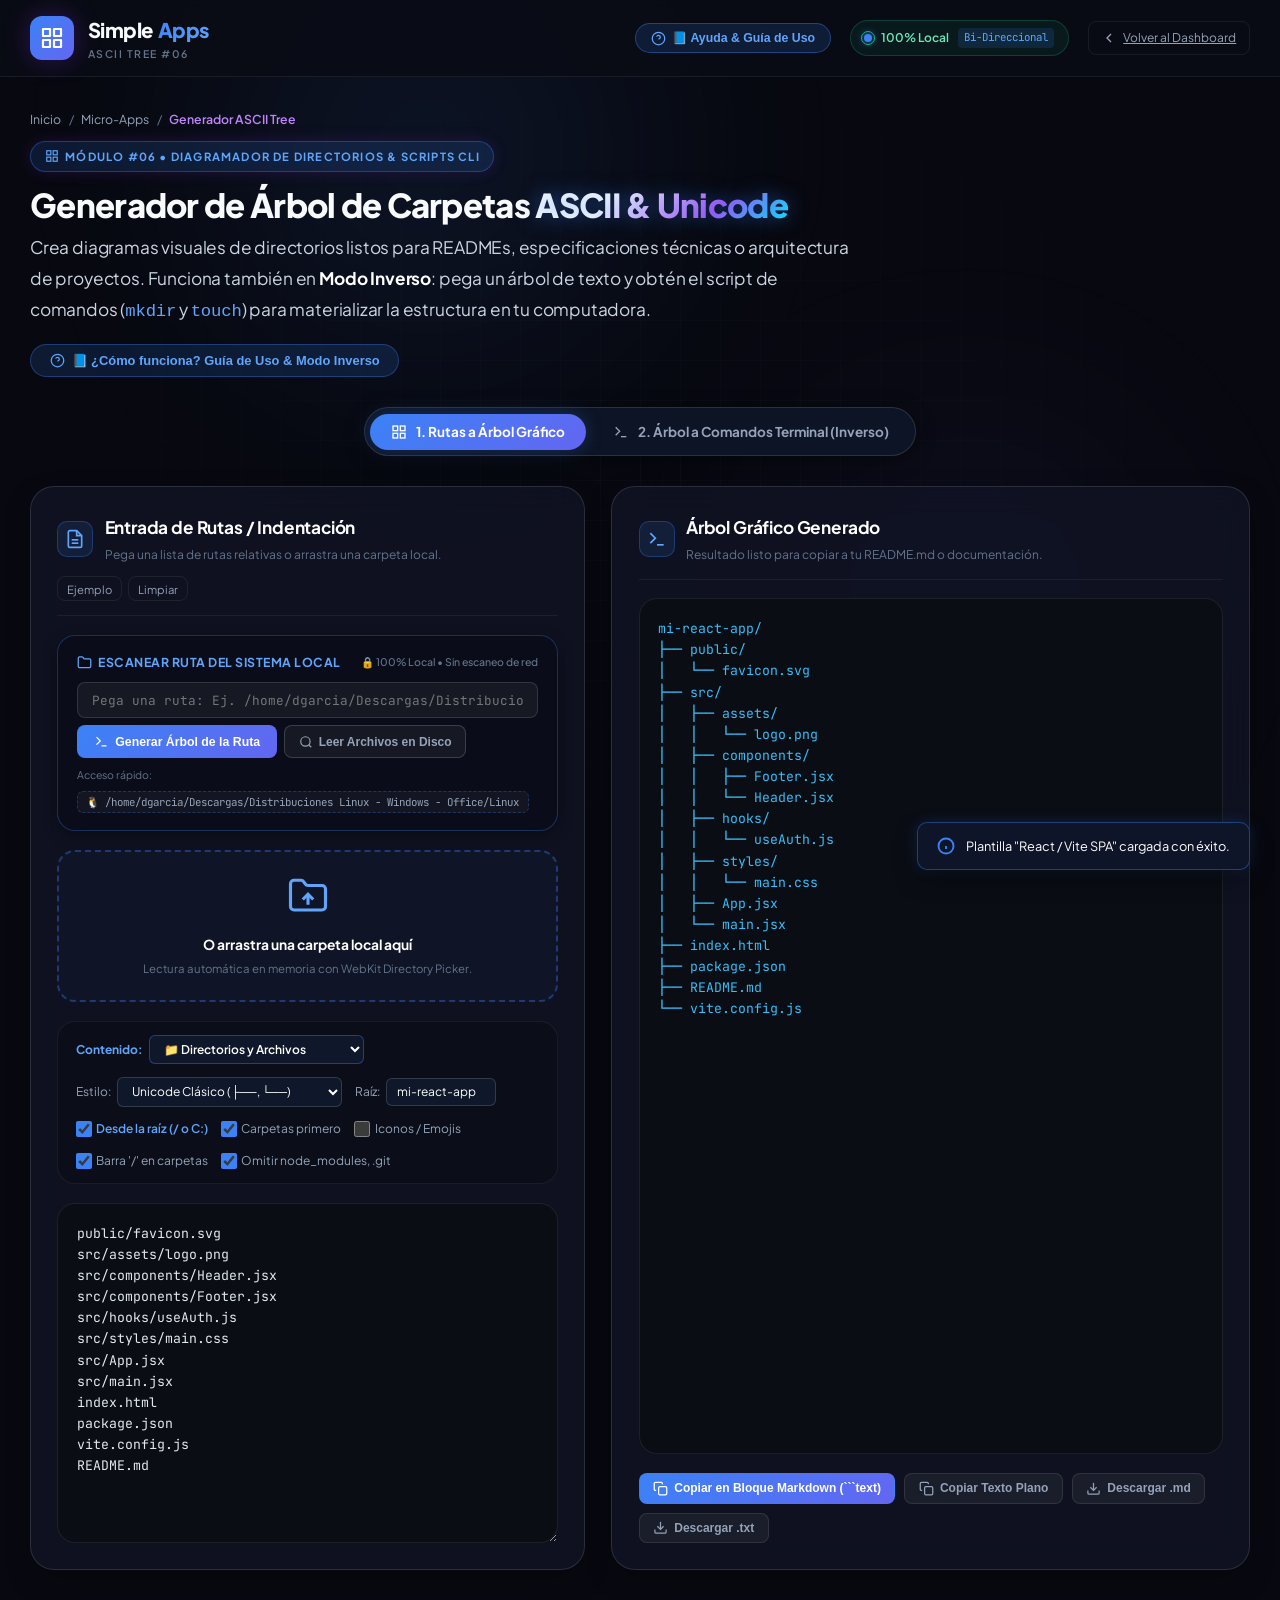
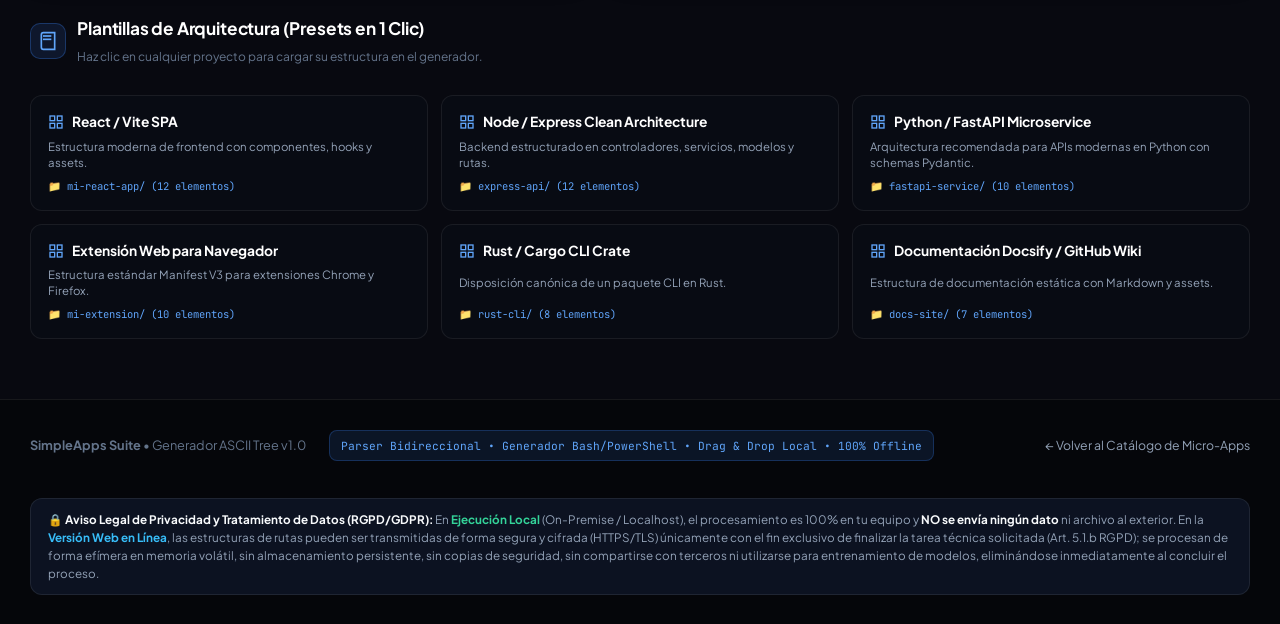
==== commit 1c8d5884: "feat: agregar modales de ayuda interactivos e incorporar clausula legal de privacidad RGPD (Local vs" ====
--- a/apps/ascii-tree/index.html
+++ b/apps/ascii-tree/index.html
@@ -8,6 +8,11 @@
     <title>Generador de Árbol de Carpetas (ASCII Tree) • SimpleApps</title>
     <meta name="description"
         content="Genera diagramas de directorios en texto plano ASCII/Unicode para READMEs y documentación. Modo inverso: convierte árboles de texto en comandos mkdir y touch ejecutables.">
+
+    <!-- Favicon -->
+    <link rel="icon" type="image/svg+xml" href="../../assets/images/favicon.svg">
+    <link rel="icon" type="image/png" sizes="32x32" href="../../assets/images/favicon.png">
+    <link rel="shortcut icon" href="../../favicon.ico">
 
     <!-- Fuentes de Google -->
     <link rel="preconnect" href="https://fonts.googleapis.com">
@@ -55,7 +60,12 @@
                 </a>
 
                 <div class="header-actions">
-                    <div class="server-status-pill">
+                    <button type="button" class="btn-help-guide" id="btnOpenHelpModal" title="Manual Operativo y Guía de Uso del Módulo">
+                        <svg width="15" height="15" viewBox="0 0 24 24" fill="none" stroke="currentColor" stroke-width="2"><circle cx="12" cy="12" r="10"/><path d="M9.09 9a3 3 0 0 1 5.83 1c0 2-3 3-3 3"/><line x1="12" y1="17" x2="12.01" y2="17"/></svg>
+                        <span>📘 Ayuda & Guía de Uso</span>
+                    </button>
+
+                    <div class="server-status-pill" title="Modo Local: No se envía ningún dato. Modo Web: Archivos enviados cifrados únicamente para procesar la tarea (RGPD).">
                         <span class="status-dot" style="background: #3B82F6; box-shadow: 0 0 8px #3B82F6;"></span>
                         <span class="server-meta-tag">100% Local</span>
                         <span class="server-php-tag" style="background: rgba(59, 130, 246, 0.15); color: #60A5FA; border-color: rgba(59, 130, 246, 0.3);">Bi-Direccional</span>
@@ -100,9 +110,17 @@
                 <h1 class="hero-title" style="font-size: 2.2rem; margin-bottom: 0.5rem;">
                     Generador de Árbol de Carpetas <span class="glow-text" style="color: #60A5FA; text-shadow: 0 0 20px rgba(59, 130, 246, 0.5);">ASCII & Unicode</span>
                 </h1>
-                <p class="hero-description" style="max-width: 820px;">
+                <p class="hero-description" style="max-width: 820px; margin-bottom: 0;">
                     Crea diagramas visuales de directorios listos para READMEs, especificaciones técnicas o arquitectura de proyectos. Funciona también en <strong>Modo Inverso</strong>: pega un árbol de texto y obtén el script de comandos (<code style="color:#60A5FA;">mkdir</code> y <code style="color:#60A5FA;">touch</code>) para materializar la estructura en tu computadora.
                 </p>
+
+                <!-- Botón de Ayuda en Hero -->
+                <div style="margin-top: 1.1rem; display: flex; align-items: center; justify-content: flex-start;">
+                    <button type="button" class="btn-help-hero" id="btnOpenHelpHero" title="Ver guía interactiva del generador ASCII">
+                        <svg width="15" height="15" viewBox="0 0 24 24" fill="none" stroke="currentColor" stroke-width="2"><circle cx="12" cy="12" r="10"/><path d="M9.09 9a3 3 0 0 1 5.83 1c0 2-3 3-3 3"/><line x1="12" y1="17" x2="12.01" y2="17"/></svg>
+                        <span>📘 ¿Cómo funciona? Guía de Uso & Modo Inverso</span>
+                    </button>
+                </div>
             </div>
 
             <!-- CONMUTADOR DE MODOS (Tabs Principales) -->
@@ -437,9 +455,170 @@
                 <div class="footer-right">
                     <a href="../../index.html" class="footer-link">← Volver al Catálogo de Micro-Apps</a>
                 </div>
+                <div class="site-footer-privacy-note">
+                    🔒 <strong>Aviso Legal de Privacidad y Tratamiento de Datos (RGPD/GDPR):</strong> En <span class="privacy-tag-local">Ejecución Local</span> (On-Premise / Localhost), el procesamiento es 100% en tu equipo y <strong>NO se envía ningún dato</strong> ni archivo al exterior. En la <span class="privacy-tag-web">Versión Web en Línea</span>, las estructuras de rutas pueden ser transmitidas de forma segura y cifrada (HTTPS/TLS) únicamente con el fin exclusivo de finalizar la tarea técnica solicitada (Art. 5.1.b RGPD); se procesan de forma efímera en memoria volátil, sin almacenamiento persistente, sin copias de seguridad, sin compartirse con terceros ni utilizarse para entrenamiento de modelos, eliminándose inmediatamente al concluir el proceso.
+                </div>
             </div>
         </footer>
 
+    </div>
+
+    <!-- =================================================================
+         MODAL DE AYUDA Y GUÍA DE USO (ASCII TREE)
+         ================================================================= -->
+    <div class="modal-overlay" id="helpModal" role="dialog" aria-modal="true" aria-labelledby="helpModalTitle">
+        <div class="modal-window help-modal-window">
+            <div class="modal-header">
+                <div class="modal-title-wrap">
+                    <div class="modal-icon-badge" style="background: rgba(59, 130, 246, 0.15); color: #3B82F6; border: 1px solid rgba(59, 130, 246, 0.3);">
+                        <svg width="20" height="20" viewBox="0 0 24 24" fill="none" stroke="currentColor" stroke-width="2"><circle cx="12" cy="12" r="10"/><path d="M9.09 9a3 3 0 0 1 5.83 1c0 2-3 3-3 3"/><line x1="12" y1="17" x2="12.01" y2="17"/></svg>
+                    </div>
+                    <div>
+                        <h2 class="modal-title" id="helpModalTitle">Manual Operativo & Guía de Uso</h2>
+                        <p class="modal-subtitle">Generador de Árbol ASCII & Parser Inverso CLI • SimpleApps Suite</p>
+                    </div>
+                </div>
+                <button type="button" class="modal-close-btn" id="btnCloseHelpModal" aria-label="Cerrar ayuda">&times;</button>
+            </div>
+
+            <!-- Navegación de Pestañas de Ayuda -->
+            <div class="help-tabs-nav">
+                <button type="button" class="help-tab-btn active" data-tab="tabTreeOverview">
+                    <span>🌟 Visión General</span>
+                </button>
+                <button type="button" class="help-tab-btn" data-tab="tabTreeStyles">
+                    <span>🌲 Estilos Visuales</span>
+                </button>
+                <button type="button" class="help-tab-btn" data-tab="tabTreeReverse">
+                    <span>⚡ Modo Inverso CLI</span>
+                </button>
+                <button type="button" class="help-tab-btn" data-tab="tabTreeRules">
+                    <span>📐 Reglas & Formato</span>
+                </button>
+                <button type="button" class="help-tab-btn" data-tab="tabTreePrivacy">
+                    <span>🛡️ Privacidad & Seguridad</span>
+                </button>
+            </div>
+
+            <!-- Contenido de las Pestañas -->
+            <div class="modal-body help-modal-body">
+                <!-- Pestaña 1: Visión General -->
+                <div class="help-tab-content active" id="tabTreeOverview">
+                    <div class="help-section-card">
+                        <h3>🎯 ¿Qué es el Generador ASCII Tree?</h3>
+                        <p>Es una herramienta de diagramación técnica bi-direccional diseñada para desarrolladores, sysadmins y arquitectos de software:</p>
+                        <div class="help-grid-2">
+                            <div class="help-item-box">
+                                <strong>Modo 1: Rutas a Árbol Gráfico</strong>
+                                <p>Ingresa una lista de rutas de archivos (o arrastra una carpeta local) y genera al instante un árbol jerárquico impecable para documentar proyectos en archivos <code>README.md</code>, Wikis o especificaciones.</p>
+                            </div>
+                            <div class="help-item-box">
+                                <strong>Modo 2: Árbol a Script CLI (Inverso)</strong>
+                                <p>Pega un diagrama de árbol existente copiado de un tutorial o documentación y genera automáticamente scripts ejecutables para <strong>Bash (Linux/macOS)</strong>, <strong>PowerShell (Windows)</strong> o <strong>CMD</strong> que crean toda la estructura con <code>mkdir</code> y <code>touch</code>.</p>
+                            </div>
+                        </div>
+                    </div>
+                </div>
+
+                <!-- Pestaña 2: Estilos Visuales -->
+                <div class="help-tab-content" id="tabTreeStyles" style="display:none;">
+                    <div class="help-section-card">
+                        <h3>🌲 4 Estilos Gráficos Disponibles</h3>
+                        <p>Selecciona el formato que mejor se adapte a tu medio de publicación:</p>
+                        <table class="help-table">
+                            <thead>
+                                <tr>
+                                    <th>Estilo</th>
+                                    <th>Caracteres</th>
+                                    <th>Uso Recomendado</th>
+                                </tr>
+                            </thead>
+                            <tbody>
+                                <tr>
+                                    <td><strong>Unicode Moderno</strong></td>
+                                    <td><code>├── └── │</code></td>
+                                    <td>Estándar visual de la herramienta <code>tree</code> en Linux, perfecto para GitHub y Notion.</td>
+                                </tr>
+                                <tr>
+                                    <td><strong>ASCII Clásico</strong></td>
+                                    <td><code>|-- \-- |</code></td>
+                                    <td>Máxima compatibilidad con terminales legadas o fuentes sin soporte UTF-8.</td>
+                                </tr>
+                                <tr>
+                                    <td><strong>Markdown List</strong></td>
+                                    <td><code>- item</code> con indentación</td>
+                                    <td>Listas anidadas nativas de Markdown listas para renderizar como HTML.</td>
+                                </tr>
+                                <tr>
+                                    <td><strong>Bullet / Minimal</strong></td>
+                                    <td><code>• item</code></td>
+                                    <td>Documentación ejecutiva, presentaciones y diagramas simplificados.</td>
+                                </tr>
+                            </tbody>
+                        </table>
+                    </div>
+                </div>
+
+                <!-- Pestaña 3: Modo Inverso CLI -->
+                <div class="help-tab-content" id="tabTreeReverse" style="display:none;">
+                    <div class="help-section-card">
+                        <h3>⚡ De Diagrama a Código Ejecutable</h3>
+                        <p>¿Encontraste una plantilla de arquitectura en un tutorial o documentación oficial? Con el <strong>Modo Inverso</strong>:</p>
+                        <ul class="help-list">
+                            <li>El parser inteligente detecta ramas de cualquier estilo (Unicode, barras, espacios o guiones).</li>
+                            <li>Identifica qué elementos son carpetas (terminan en <code>/</code> o tienen hijos) y cuáles son archivos (con extensión).</li>
+                            <li>Genera comandos agrupados <code>mkdir -p</code> y <code>touch</code> (o <code>New-Item</code> en PowerShell).</li>
+                            <li>Permite copiar el script al portapapeles o descargarlo como archivo <code>.sh</code> o <code>.ps1</code> listo para ejecutar con un doble clic.</li>
+                        </ul>
+                    </div>
+                </div>
+
+                <!-- Pestaña 4: Reglas & Formato -->
+                <div class="help-tab-content" id="tabTreeRules" style="display:none;">
+                    <div class="help-section-card">
+                        <h3>📐 Formato de Entrada de Rutas</h3>
+                        <p>En el editor del Modo 1 puedes escribir o pegar rutas con cualquier estilo:</p>
+                        <ul class="help-list">
+                            <li>Rutas relativas con barra: <code>src/components/Header.jsx</code></li>
+                            <li>Rutas con contrabarra de Windows: <code>app\models\user.py</code></li>
+                            <li>Rutas anidadas con sangría de espacios o tabulaciones.</li>
+                            <li>Carpetas vacías indicadas agregando una barra final: <code>logs/</code> o <code>temp/cache/</code>.</li>
+                        </ul>
+                    </div>
+
+                    <div class="help-section-card">
+                        <h3>🎛️ Opciones Avanzadas</h3>
+                        <p>Puedes personalizar: inclusión de carpeta raíz (Root Name), inclusión de iconos/emojis según extensión de archivo, ordenamiento alfabético y orden primero-directorios.</p>
+                    </div>
+                </div>
+
+                <!-- Pestaña 5: Privacidad -->
+                <div class="help-tab-content" id="tabTreePrivacy" style="display:none;">
+                    <div class="help-section-card">
+                        <h3>🛡️ Política de Privacidad, Tratamiento de Datos y Cumplimiento Legal (RGPD)</h3>
+                        <p>Para garantizar total transparencia y dar cumplimiento estricto al <strong>Reglamento General de Protección de Datos (RGPD / GDPR - Reglamento UE 2016/679)</strong> y normativas de privacidad, informamos sobre el tratamiento según el entorno de ejecución:</p>
+                        <div class="help-grid-2" style="margin-top: 1rem;">
+                            <div class="help-item-box" style="border-left: 3px solid #3B82F6;">
+                                <strong style="color: #60A5FA;">💻 Ejecución Local (On-Premise / Localhost)</strong>
+                                <p><strong>Cero Envío de Datos (100% Offline):</strong> Si ejecutas esta herramienta en tu entorno local (localhost o máquina de trabajo), <strong>NO se envía ningún dato, archivo, árbol ni telemetría</strong> a servidores externos. Al arrastrar una carpeta, el navegador únicamente lee los nombres de las rutas en memoria local a través de la API FileSystem de HTML5, sin leer ni transmitir el contenido interno de tus ficheros. Ningún dato sale de tu dispositivo.</p>
+                            </div>
+                            <div class="help-item-box" style="border-left: 3px solid #38BDF8;">
+                                <strong style="color: #38BDF8;">🌐 Versión Web en Línea (Online / Cloud)</strong>
+                                <p><strong>Uso Exclusivo para la Tarea Solicitada (Art. 5.1.b RGPD):</strong> En la versión web alojada en línea, las estructuras o árboles enviados se transmiten bajo conexión segura y cifrada (HTTPS/TLS). Dichos datos <strong>se procesan ÚNICAMENTE para ejecutar y finalizar la tarea técnica solicitada</strong>.</p>
+                                <p style="margin-top: 0.5rem;"><strong>Sin Persistencia ni Cesión:</strong> Los árboles generados se procesan de forma efímera en memoria volátil. <strong>NO se almacenan de forma permanente, NO se crean copias de seguridad de sus contenidos, NO se comparten con terceros ni se utilizan para minería de datos ni entrenamiento de modelos de IA</strong>, eliminándose automáticamente al abandonar la herramienta.</p>
+                            </div>
+                        </div>
+                    </div>
+                </div>
+            </div>
+
+            <!-- Footer del Modal -->
+            <div class="modal-footer" style="padding: 1rem 1.5rem; border-top: 1px solid rgba(255, 255, 255, 0.08); display: flex; justify-content: flex-end; background: rgba(11, 15, 25, 0.6);">
+                <button type="button" class="btn-primary-action" id="btnDismissHelp" style="padding: 0.5rem 1.25rem; font-size: 0.88rem; background: var(--tree-blue); border-radius: var(--radius-md); color: #FFFFFF; font-weight: 600; border: none; cursor: pointer;">
+                    Entendido, Cerrar Ayuda
+                </button>
+            </div>
+        </div>
     </div>
 
     <!-- Contenedor para Notificaciones Toast -->
--- a/assets/css/style.css
+++ b/assets/css/style.css
@@ -1932,3 +1932,35 @@
         align-items: flex-start;
     }
 }
+
+/* =============================================================================
+   AVISO GLOBAL DE PRIVACIDAD & CUMPLIMIENTO LEGAL RGPD
+   ============================================================================= */
+.site-footer-privacy-note {
+    width: 100%;
+    margin-top: 1rem;
+    padding: 0.75rem 1.15rem;
+    background: rgba(15, 23, 42, 0.75);
+    border: 1px solid rgba(255, 255, 255, 0.08);
+    border-radius: var(--radius-md, 8px);
+    font-size: 0.78rem;
+    color: var(--text-secondary, #94A3B8);
+    line-height: 1.55;
+    text-align: left;
+    backdrop-filter: blur(8px);
+    box-sizing: border-box;
+}
+
+.site-footer-privacy-note strong {
+    color: #F8FAFC;
+}
+
+.site-footer-privacy-note .privacy-tag-local {
+    color: #34D399;
+    font-weight: 700;
+}
+
+.site-footer-privacy-note .privacy-tag-web {
+    color: #38BDF8;
+    font-weight: 700;
+}
--- a/apps/ascii-tree/style.css
+++ b/apps/ascii-tree/style.css
@@ -614,3 +614,285 @@
     from { opacity: 1; transform: translateY(0) scale(1); }
     to { opacity: 0; transform: translateY(-8px) scale(0.95); }
 }
+
+/* =============================================================================
+   MODAL DE AYUDA Y GUÍA DE USO (ASCII TREE)
+   ============================================================================= */
+.btn-help-guide {
+    display: inline-flex;
+    align-items: center;
+    gap: 0.45rem;
+    background: rgba(59, 130, 246, 0.15);
+    color: #60A5FA;
+    border: 1px solid rgba(59, 130, 246, 0.4);
+    padding: 0.45rem 1rem;
+    border-radius: var(--radius-full, 9999px);
+    font-size: 0.82rem;
+    font-weight: 700;
+    cursor: pointer;
+    transition: all 0.2s ease;
+}
+
+.btn-help-guide:hover {
+    background: rgba(59, 130, 246, 0.28);
+    color: #FFFFFF;
+    border-color: #60A5FA;
+    box-shadow: 0 0 15px rgba(59, 130, 246, 0.35);
+    transform: translateY(-1px);
+}
+
+.btn-help-hero {
+    display: inline-flex;
+    align-items: center;
+    gap: 0.45rem;
+    background: rgba(59, 130, 246, 0.15);
+    color: #60A5FA;
+    border: 1px solid rgba(59, 130, 246, 0.35);
+    padding: 0.55rem 1.25rem;
+    border-radius: var(--radius-full, 9999px);
+    font-size: 0.86rem;
+    font-weight: 700;
+    cursor: pointer;
+    transition: all 0.2s ease;
+}
+
+.btn-help-hero:hover {
+    background: rgba(59, 130, 246, 0.25);
+    border-color: #60A5FA;
+    box-shadow: 0 0 20px rgba(59, 130, 246, 0.3);
+    transform: translateY(-1px);
+}
+
+.modal-overlay {
+    position: fixed;
+    inset: 0;
+    background: rgba(5, 7, 15, 0.85);
+    backdrop-filter: blur(10px);
+    z-index: 10000;
+    display: none;
+    align-items: center;
+    justify-content: center;
+    padding: 1.5rem;
+    opacity: 0;
+    pointer-events: none;
+    transition: opacity 0.2s ease;
+}
+
+.modal-overlay.active,
+.modal-overlay.open {
+    display: flex !important;
+    opacity: 1 !important;
+    pointer-events: auto !important;
+}
+
+.help-modal-window {
+    background: #0F172A;
+    border: 1px solid rgba(59, 130, 246, 0.3);
+    border-radius: var(--radius-xl, 20px);
+    width: 100%;
+    max-width: 820px;
+    max-height: 88vh;
+    display: flex;
+    flex-direction: column;
+    box-shadow: 0 25px 60px rgba(0, 0, 0, 0.8), 0 0 35px rgba(59, 130, 246, 0.2);
+    overflow: hidden;
+    animation: modalPop 0.25s cubic-bezier(0.16, 1, 0.3, 1);
+}
+
+.modal-header {
+    display: flex;
+    align-items: center;
+    justify-content: space-between;
+    padding: 1.25rem 1.5rem;
+    border-bottom: 1px solid rgba(255, 255, 255, 0.08);
+}
+
+.modal-title-wrap {
+    display: flex;
+    align-items: center;
+    gap: 0.85rem;
+}
+
+.modal-icon-badge {
+    width: 40px;
+    height: 40px;
+    border-radius: var(--radius-md, 12px);
+    display: flex;
+    align-items: center;
+    justify-content: center;
+    flex-shrink: 0;
+}
+
+.modal-title {
+    font-size: 1.15rem;
+    font-weight: 700;
+    color: #F8FAFC;
+    margin: 0;
+}
+
+.modal-subtitle {
+    font-size: 0.78rem;
+    color: var(--text-muted);
+    margin: 0.15rem 0 0 0;
+}
+
+.modal-close-btn {
+    background: transparent;
+    border: none;
+    color: var(--text-muted);
+    font-size: 1.75rem;
+    cursor: pointer;
+    line-height: 1;
+    transition: color 0.15s ease;
+}
+
+.modal-close-btn:hover {
+    color: #FFFFFF;
+}
+
+@keyframes modalPop {
+    from { transform: scale(0.95); opacity: 0; }
+    to { transform: scale(1); opacity: 1; }
+}
+
+.help-tabs-nav {
+    display: flex;
+    gap: 0.4rem;
+    padding: 0.6rem 1.25rem;
+    border-bottom: 1px solid rgba(59, 130, 246, 0.15);
+    background: rgba(15, 23, 42, 0.7);
+    flex-wrap: wrap;
+    overflow-x: hidden;
+    scrollbar-width: none;
+}
+
+.help-tabs-nav::-webkit-scrollbar {
+    display: none;
+}
+
+.help-tab-btn {
+    background: transparent;
+    border: 1px solid transparent;
+    color: var(--text-secondary);
+    padding: 0.45rem 0.85rem;
+    border-radius: var(--radius-md, 8px);
+    font-size: 0.82rem;
+    font-weight: 600;
+    cursor: pointer;
+    transition: all 0.15s ease;
+}
+
+.help-tab-btn:hover {
+    color: #FFFFFF;
+    background: rgba(255, 255, 255, 0.05);
+}
+
+.help-tab-btn.active {
+    background: rgba(59, 130, 246, 0.18);
+    color: #60A5FA;
+    border-color: rgba(59, 130, 246, 0.4);
+}
+
+.help-modal-body {
+    padding: 1.5rem;
+    overflow-y: auto;
+    flex: 1;
+    display: flex;
+    flex-direction: column;
+    gap: 1.25rem;
+}
+
+.help-section-card {
+    background: rgba(15, 23, 42, 0.5);
+    border: 1px solid rgba(255, 255, 255, 0.07);
+    border-radius: var(--radius-lg, 14px);
+    padding: 1.25rem;
+}
+
+.help-section-card h3 {
+    font-size: 1rem;
+    font-weight: 700;
+    margin-bottom: 0.65rem;
+    color: #F1F5F9;
+}
+
+.help-section-card p {
+    font-size: 0.875rem;
+    color: var(--text-secondary);
+    line-height: 1.6;
+}
+
+.help-grid-2 {
+    display: grid;
+    grid-template-columns: repeat(auto-fit, minmax(280px, 1fr));
+    gap: 1rem;
+    margin-top: 0.75rem;
+}
+
+.help-grid-3 {
+    display: grid;
+    grid-template-columns: repeat(auto-fit, minmax(210px, 1fr));
+    gap: 1rem;
+    margin-top: 0.75rem;
+}
+
+.help-item-box {
+    background: rgba(0, 0, 0, 0.25);
+    border: 1px solid rgba(255, 255, 255, 0.05);
+    border-radius: var(--radius-md, 10px);
+    padding: 1rem;
+}
+
+.help-item-box > strong {
+    display: block;
+    font-size: 0.88rem;
+    color: #60A5FA;
+    margin-bottom: 0.4rem;
+}
+
+.help-item-box p strong {
+    display: inline;
+    color: #F8FAFC;
+}
+
+.help-item-box p {
+    font-size: 0.82rem;
+    color: var(--text-muted);
+    line-height: 1.5;
+    margin: 0;
+}
+
+.help-table {
+    width: 100%;
+    border-collapse: collapse;
+    margin-top: 0.85rem;
+    font-size: 0.85rem;
+}
+
+.help-table th,
+.help-table td {
+    padding: 0.6rem 0.85rem;
+    text-align: left;
+    border-bottom: 1px solid rgba(255, 255, 255, 0.06);
+}
+
+.help-table th {
+    color: #60A5FA;
+    font-weight: 700;
+    background: rgba(59, 130, 246, 0.08);
+}
+
+.help-table td {
+    color: var(--text-secondary);
+}
+
+.help-list {
+    margin: 0.6rem 0 0 1.2rem;
+    color: var(--text-secondary);
+    font-size: 0.875rem;
+    line-height: 1.65;
+}
+
+.help-list li {
+    margin-bottom: 0.35rem;
+}
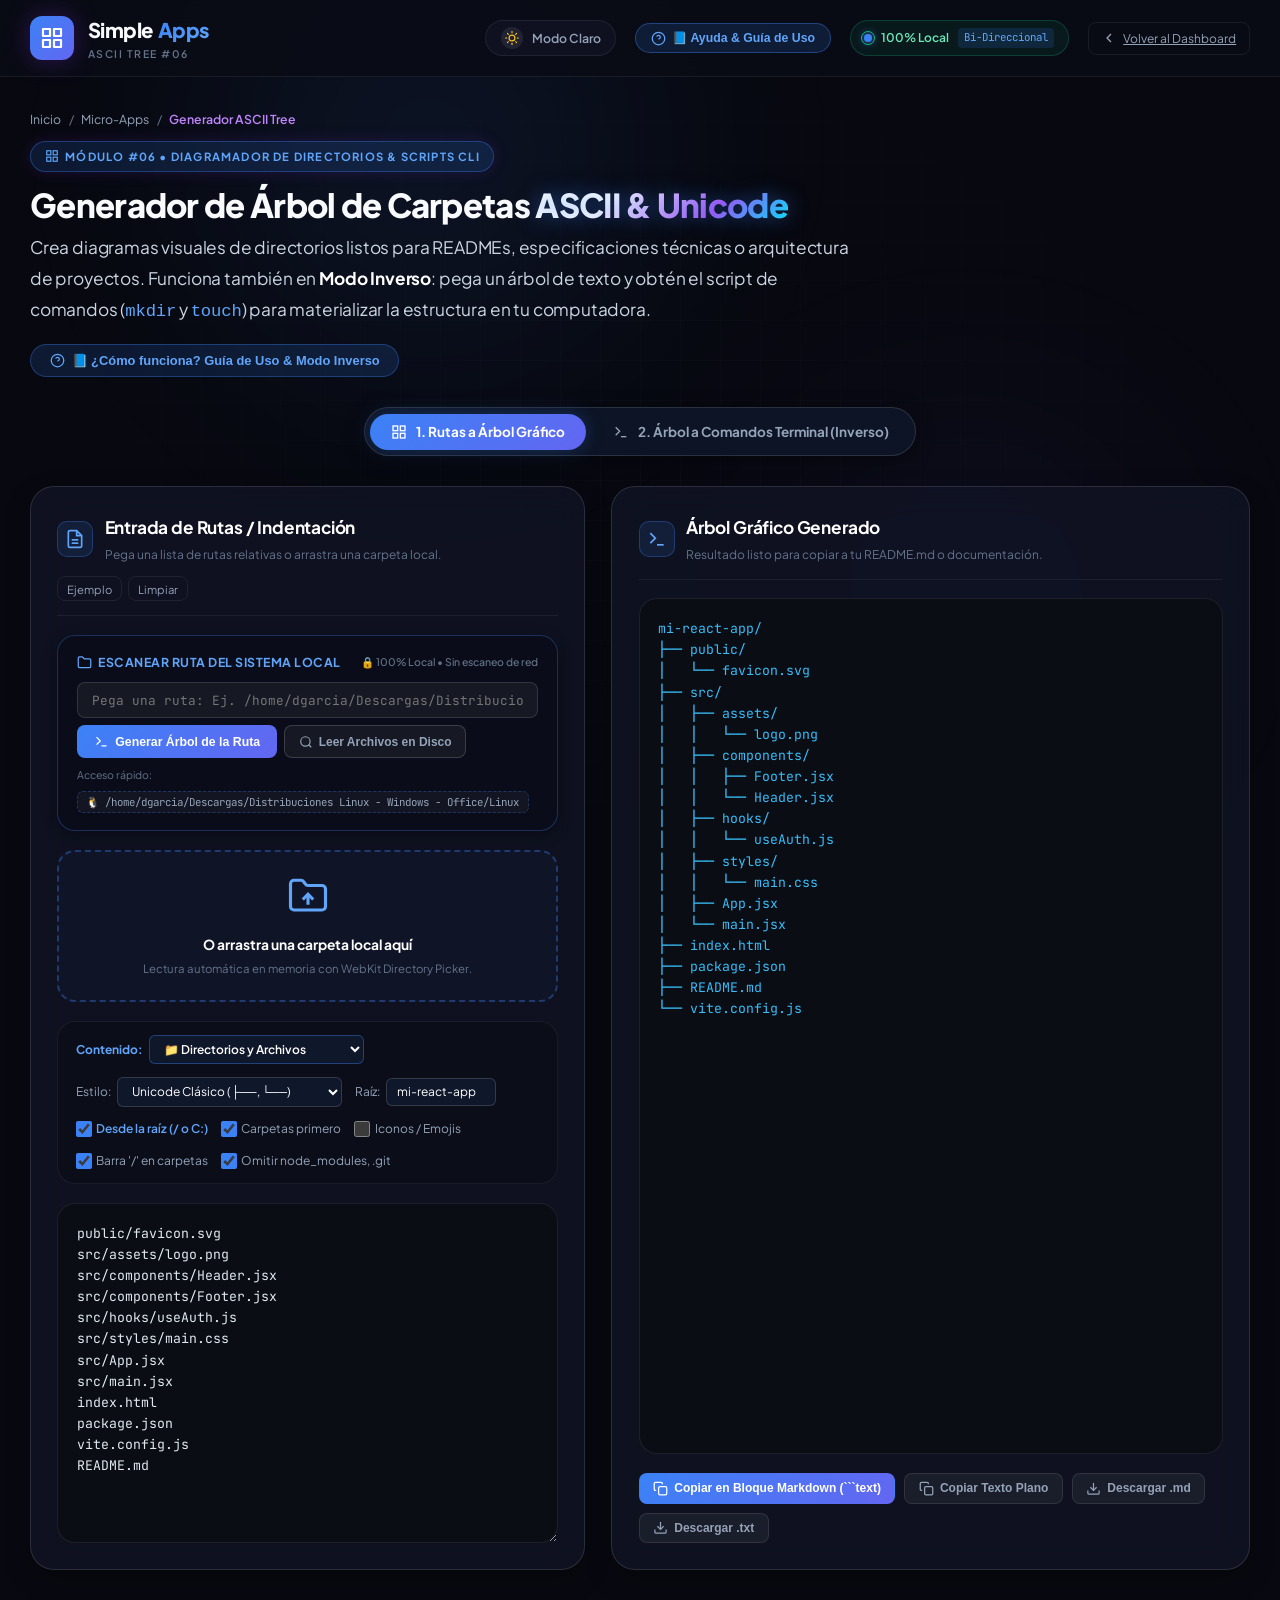
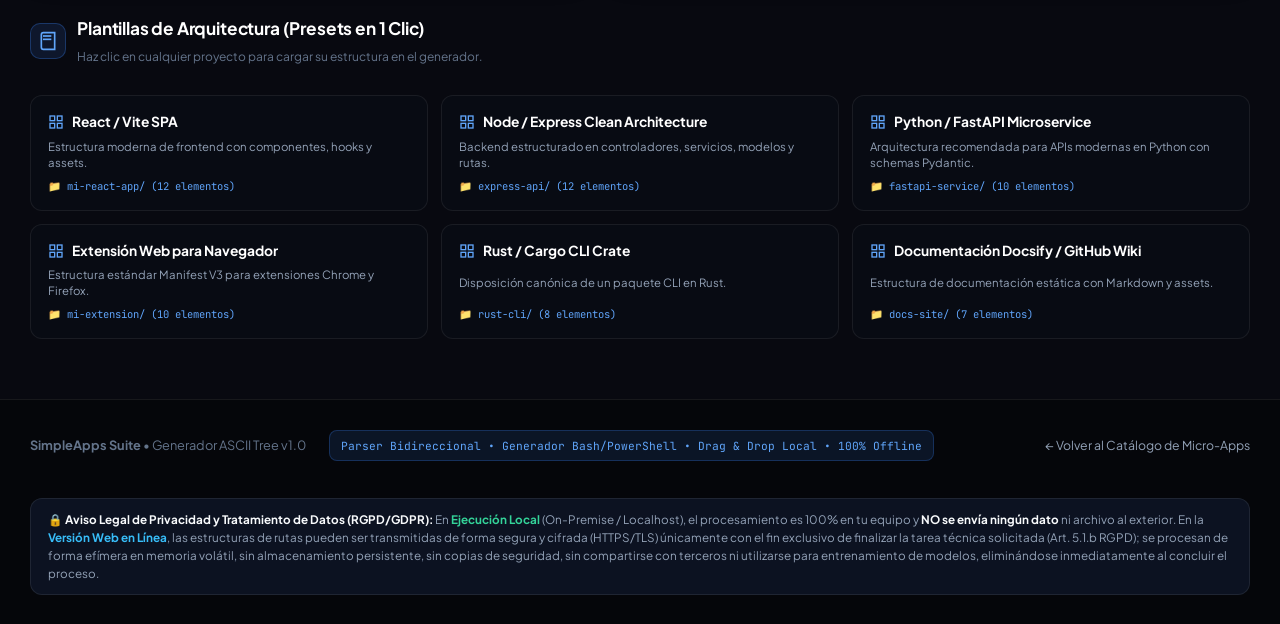
==== commit 43f0401c: "feat: implementar soporte global de Modo Claro (Light Mode) en catálogo principal y las 10 mini-apps" ====
--- a/apps/ascii-tree/index.html
+++ b/apps/ascii-tree/index.html
@@ -4,10 +4,13 @@
 <head>
     <meta charset="UTF-8">
     <meta name="viewport" content="width=device-width, initial-scale=1.0">
-    <meta name="color-scheme" content="dark">
+    <meta name="color-scheme" content="dark light">
     <title>Generador de Árbol de Carpetas (ASCII Tree) • SimpleApps</title>
     <meta name="description"
         content="Genera diagramas de directorios en texto plano ASCII/Unicode para READMEs y documentación. Modo inverso: convierte árboles de texto en comandos mkdir y touch ejecutables.">
+
+    <!-- Motor de Tema (Claro / Oscuro) -->
+    <script src="../../assets/js/theme.js"></script>
 
     <!-- Favicon -->
     <link rel="icon" type="image/svg+xml" href="../../assets/images/favicon.svg">
@@ -22,8 +25,8 @@
         rel="stylesheet">
 
     <!-- Estilos Base y Específicos -->
-    <link rel="stylesheet" href="../../assets/css/style.css">
-    <link rel="stylesheet" href="style.css">
+    <link rel="stylesheet" href="../../assets/css/style.css?v=2.1">
+    <link rel="stylesheet" href="style.css?v=2.1">
 </head>
 
 <body>
@@ -60,6 +63,27 @@
                 </a>
 
                 <div class="header-actions">
+                    <!-- Alternador de Tema -->
+                    <button id="themeToggleBtn" class="theme-toggle-btn" aria-label="Cambiar tema" title="Alternar entre modo claro y modo oscuro">
+                        <span class="theme-toggle-icon-wrap">
+                            <svg class="icon-sun" viewBox="0 0 24 24" fill="none" stroke="currentColor" stroke-width="2" stroke-linecap="round" stroke-linejoin="round">
+                                <circle cx="12" cy="12" r="5"></circle>
+                                <line x1="12" y1="1" x2="12" y2="3"></line>
+                                <line x1="12" y1="21" x2="12" y2="23"></line>
+                                <line x1="4.22" y1="4.22" x2="5.64" y2="5.64"></line>
+                                <line x1="18.36" y1="18.36" x2="19.78" y2="19.78"></line>
+                                <line x1="1" y1="12" x2="3" y2="12"></line>
+                                <line x1="21" y1="12" x2="23" y2="12"></line>
+                                <line x1="4.22" y1="19.78" x2="5.64" y2="18.36"></line>
+                                <line x1="18.36" y1="5.64" x2="19.78" y2="4.22"></line>
+                            </svg>
+                            <svg class="icon-moon" viewBox="0 0 24 24" fill="none" stroke="currentColor" stroke-width="2" stroke-linecap="round" stroke-linejoin="round">
+                                <path d="M21 12.79A9 9 0 1 1 11.21 3 7 7 0 0 0 21 12.79z"></path>
+                            </svg>
+                        </span>
+                        <span class="theme-toggle-label">Modo Claro</span>
+                    </button>
+
                     <button type="button" class="btn-help-guide" id="btnOpenHelpModal" title="Manual Operativo y Guía de Uso del Módulo">
                         <svg width="15" height="15" viewBox="0 0 24 24" fill="none" stroke="currentColor" stroke-width="2"><circle cx="12" cy="12" r="10"/><path d="M9.09 9a3 3 0 0 1 5.83 1c0 2-3 3-3 3"/><line x1="12" y1="17" x2="12.01" y2="17"/></svg>
                         <span>📘 Ayuda & Guía de Uso</span>
--- a/assets/css/style.css
+++ b/assets/css/style.css
@@ -93,6 +93,18 @@
     overflow-x: hidden;
     position: relative;
     -webkit-font-smoothing: antialiased;
+    transition: background-color 0.25s ease, color 0.2s ease;
+}
+
+.top-header,
+.horizontal-subnav,
+.toolbar-section,
+.app-card,
+.kpi-card,
+.site-footer,
+.modal-container,
+.search-input {
+    transition: background-color 0.25s ease, border-color 0.25s ease, color 0.2s ease, box-shadow 0.25s ease;
 }
 
 /* Luces de Fondo Ambientales (Aithm Glow) */
@@ -398,6 +410,98 @@
     padding: 0.4rem 0.75rem;
     border-radius: var(--radius-sm);
     border: 1px solid var(--border-subtle);
+}
+
+/* Botón de Alternancia de Modo Claro / Modo Oscuro */
+.theme-toggle-btn {
+    display: inline-flex;
+    align-items: center;
+    gap: 0.6rem;
+    padding: 0.42rem 0.95rem;
+    background: var(--bg-card);
+    border: 1px solid var(--border-subtle);
+    border-radius: 100px;
+    color: var(--text-secondary);
+    font-family: inherit;
+    font-size: 0.82rem;
+    font-weight: 600;
+    cursor: pointer;
+    transition: all var(--transition-fast);
+    outline: none;
+    user-select: none;
+}
+
+.theme-toggle-btn:hover {
+    color: var(--text-primary);
+    border-color: var(--accent-violet);
+    background: var(--bg-card-hover);
+    transform: translateY(-1px);
+    box-shadow: 0 4px 14px rgba(0, 0, 0, 0.25);
+}
+
+.theme-toggle-btn:active {
+    transform: translateY(0);
+}
+
+.theme-toggle-icon-wrap {
+    display: flex;
+    align-items: center;
+    justify-content: center;
+    width: 22px;
+    height: 22px;
+    border-radius: 50%;
+    background: rgba(255, 255, 255, 0.08);
+    color: #FBBF24;
+    transition: transform var(--transition-normal);
+}
+
+.theme-toggle-btn svg {
+    width: 14px;
+    height: 14px;
+}
+
+.theme-toggle-btn .icon-moon {
+    display: none;
+}
+
+.theme-toggle-btn .icon-sun {
+    display: block;
+}
+
+[data-theme="light"] .theme-toggle-btn .icon-sun {
+    display: none;
+}
+
+[data-theme="light"] .theme-toggle-btn .icon-moon {
+    display: block;
+}
+
+[data-theme="light"] .theme-toggle-icon-wrap {
+    background: rgba(124, 58, 237, 0.1);
+    color: #6D28D9;
+}
+
+[data-theme="light"] .theme-toggle-btn {
+    background: #FFFFFF;
+    border-color: #E2E8F0;
+    color: #475569;
+    box-shadow: 0 1px 3px rgba(15, 23, 42, 0.04);
+}
+
+[data-theme="light"] .theme-toggle-btn:hover {
+    background: #F8FAFC;
+    border-color: var(--accent-violet);
+    color: #0F172A;
+    box-shadow: 0 4px 12px rgba(15, 23, 42, 0.08);
+}
+
+@media (max-width: 540px) {
+    .theme-toggle-label {
+        display: none;
+    }
+    .theme-toggle-btn {
+        padding: 0.42rem 0.55rem;
+    }
 }
 
 .header-icon-btn {
@@ -1749,6 +1853,12 @@
     flex-wrap: wrap;
     gap: 0.5rem;
     margin-bottom: 1.75rem;
+}
+
+.modal-feature-pill {
+    border-color: rgba(168, 85, 247, 0.3);
+    color: #fff;
+    background: rgba(168, 85, 247, 0.1);
 }
 
 .modal-footer {
@@ -1964,3 +2074,792 @@
     color: #38BDF8;
     font-weight: 700;
 }
+
+/* =============================================================================
+   MODO CLARO (LIGHT THEME)
+   Inspiración: Interfaz Limpia, Elegante y de Alto Contraste (Estilo Linear / Apple)
+   ============================================================================= */
+[data-theme="light"] {
+    color-scheme: light;
+
+    /* Paleta Principal Modo Claro */
+    --bg-dark: #F8FAFC;
+    --bg-darker: #FFFFFF;
+    --bg-card: rgba(255, 255, 255, 0.92);
+    --bg-card-hover: #FFFFFF;
+    --bg-card-solid: #FFFFFF;
+    --bg-header: rgba(255, 255, 255, 0.88);
+    --bg-subnav: rgba(248, 250, 252, 0.94);
+    --bg-input: #FFFFFF;
+    --bg-badge: rgba(0, 0, 0, 0.05);
+
+    /* Bordes y Separadores */
+    --border-subtle: #E2E8F0;
+    --border-medium: #CBD5E1;
+    --border-glow: rgba(124, 58, 237, 0.25);
+    --border-cyan-glow: rgba(2, 132, 199, 0.25);
+
+    /* Acentos & Gradientes */
+    --accent-purple: #6D28D9;
+    --accent-violet: #7C3AED;
+    --accent-violet-light: #8B5CF6;
+    --accent-cyan: #0284C7;
+    --accent-blue: #2563EB;
+    --accent-emerald: #059669;
+    --accent-pink: #DB2777;
+    --accent-amber: #D97706;
+
+    --gradient-brand: linear-gradient(135deg, #7C3AED 0%, #0284C7 100%);
+    --gradient-violet: linear-gradient(135deg, #8B5CF6 0%, #6366F1 100%);
+    --gradient-cyan: linear-gradient(135deg, #0284C7 0%, #2563EB 100%);
+    --gradient-card-border: linear-gradient(135deg, rgba(124, 58, 237, 0.35), rgba(2, 132, 199, 0.25), rgba(0, 0, 0, 0.05));
+    --gradient-text: linear-gradient(135deg, #0F172A 20%, #6D28D9 70%, #0284C7 100%);
+    --gradient-kpi: linear-gradient(180deg, rgba(0, 0, 0, 0.02) 0%, rgba(0, 0, 0, 0.005) 100%);
+
+    /* Tipografía & Colores de Texto */
+    --text-primary: #0F172A;
+    --text-secondary: #475569;
+    --text-muted: #64748B;
+    --text-dark: #94A3B8;
+
+    /* Sombras & Resplandores */
+    --glow-purple: 0 4px 20px rgba(124, 58, 237, 0.15);
+    --glow-cyan: 0 4px 20px rgba(2, 132, 199, 0.15);
+    --shadow-card: 0 4px 18px -2px rgba(15, 23, 42, 0.06), 0 2px 6px -1px rgba(15, 23, 42, 0.02);
+    --shadow-card-hover: 0 20px 35px -8px rgba(15, 23, 42, 0.12), 0 0 20px rgba(124, 58, 237, 0.1);
+    --shadow-dropdown: 0 16px 36px -4px rgba(15, 23, 42, 0.14);
+}
+
+/* Luces de Fondo Ambientales en Modo Claro */
+[data-theme="light"] .ambient-orb {
+    opacity: 0.18;
+    filter: blur(140px);
+}
+
+[data-theme="light"] .ambient-orb-1 {
+    background: radial-gradient(circle, rgba(124, 58, 237, 0.25) 0%, transparent 70%);
+}
+
+[data-theme="light"] .ambient-orb-2 {
+    background: radial-gradient(circle, rgba(2, 132, 199, 0.22) 0%, transparent 70%);
+}
+
+[data-theme="light"] .ambient-orb-3 {
+    background: radial-gradient(circle, rgba(236, 72, 153, 0.18) 0%, transparent 70%);
+}
+
+[data-theme="light"] .bg-grid-pattern {
+    background-image: 
+        linear-gradient(to right, rgba(15, 23, 42, 0.035) 1px, transparent 1px),
+        linear-gradient(to bottom, rgba(15, 23, 42, 0.035) 1px, transparent 1px);
+    mask-image: radial-gradient(ellipse at center, rgba(0,0,0,0.4) 0%, rgba(0,0,0,0) 80%);
+}
+
+/* Header & Marca en Modo Claro */
+[data-theme="light"] .top-header {
+    border-bottom-color: rgba(226, 232, 240, 0.85);
+    box-shadow: 0 1px 3px rgba(15, 23, 42, 0.03);
+}
+
+[data-theme="light"] .brand-name {
+    color: #0F172A;
+}
+
+[data-theme="light"] .brand-tagline {
+    color: #64748B;
+}
+
+[data-theme="light"] .search-input {
+    background: #FFFFFF;
+    border-color: #CBD5E1;
+    color: #0F172A;
+    box-shadow: 0 1px 2px rgba(15, 23, 42, 0.04);
+}
+
+[data-theme="light"] .search-input:focus {
+    background: #FFFFFF;
+    border-color: var(--accent-violet);
+    box-shadow: 0 0 0 3px rgba(124, 58, 237, 0.15);
+}
+
+[data-theme="light"] .search-input::placeholder {
+    color: #94A3B8;
+}
+
+[data-theme="light"] .search-shortcut {
+    background: #F1F5F9;
+    border-color: #E2E8F0;
+    color: #64748B;
+}
+
+[data-theme="light"] .search-clear-btn {
+    color: #64748B;
+}
+
+[data-theme="light"] .search-clear-btn:hover {
+    color: #0F172A;
+}
+
+[data-theme="light"] .header-clock {
+    background: #FFFFFF;
+    border-color: #E2E8F0;
+    color: #475569;
+    box-shadow: 0 1px 2px rgba(15, 23, 42, 0.03);
+}
+
+/* Subnav en Modo Claro */
+[data-theme="light"] .horizontal-subnav {
+    border-bottom-color: #E2E8F0;
+    box-shadow: 0 1px 2px rgba(15, 23, 42, 0.02);
+}
+
+[data-theme="light"] .nav-link {
+    color: #475569;
+}
+
+[data-theme="light"] .nav-link:hover {
+    color: #0F172A;
+    background: rgba(0, 0, 0, 0.03);
+}
+
+[data-theme="light"] .nav-link.active {
+    color: #7C3AED;
+    border-bottom-color: #7C3AED;
+    background: rgba(124, 58, 237, 0.06);
+}
+
+[data-theme="light"] .nav-badge {
+    background: #E2E8F0;
+    color: #475569;
+}
+
+[data-theme="light"] .nav-link.active .nav-badge {
+    background: rgba(124, 58, 237, 0.12);
+    color: #7C3AED;
+}
+
+[data-theme="light"] .btn-subnav-ghost {
+    border-color: #CBD5E1;
+    color: #475569;
+}
+
+[data-theme="light"] .btn-subnav-ghost:hover {
+    color: #0F172A;
+    border-color: var(--accent-violet);
+    background: rgba(124, 58, 237, 0.06);
+}
+
+/* Hero Section en Modo Claro */
+[data-theme="light"] .breadcrumb-item {
+    color: #64748B;
+}
+
+[data-theme="light"] .breadcrumb-separator {
+    color: #CBD5E1;
+}
+
+[data-theme="light"] .breadcrumb-item.active {
+    color: #7C3AED;
+}
+
+[data-theme="light"] .hero-tag {
+    background: rgba(124, 58, 237, 0.08);
+    border-color: rgba(124, 58, 237, 0.25);
+    color: #6D28D9;
+    box-shadow: none;
+}
+
+[data-theme="light"] .hero-title {
+    color: #0F172A;
+}
+
+[data-theme="light"] .hero-description {
+    color: #334155;
+}
+
+[data-theme="light"] .hero-description strong {
+    color: #0F172A;
+}
+
+[data-theme="light"] .text-glow-cyan {
+    color: #0284C7;
+    text-shadow: none;
+}
+
+[data-theme="light"] .text-glow-white {
+    color: #0F172A;
+    text-shadow: none;
+}
+
+[data-theme="light"] .desc-pill-emerald {
+    background: rgba(5, 150, 105, 0.1);
+    border-color: rgba(5, 150, 105, 0.3);
+    color: #047857;
+}
+
+[data-theme="light"] .desc-pill-violet {
+    background: rgba(124, 58, 237, 0.1);
+    border-color: rgba(124, 58, 237, 0.3);
+    color: #6D28D9;
+}
+
+[data-theme="light"] .desc-pill-pink {
+    background: rgba(219, 39, 119, 0.1);
+    border-color: rgba(219, 39, 119, 0.3);
+    color: #BE185D;
+}
+
+[data-theme="light"] .desc-pill-cyan {
+    background: rgba(2, 132, 199, 0.1);
+    border-color: rgba(2, 132, 199, 0.3);
+    color: #0369A1;
+}
+
+[data-theme="light"] .hero-feature-chip {
+    background: #FFFFFF;
+    border-color: #E2E8F0;
+    color: #475569;
+    box-shadow: 0 1px 3px rgba(15, 23, 42, 0.04);
+}
+
+[data-theme="light"] .hero-feature-chip:hover {
+    background: #F8FAFC;
+    border-color: #CBD5E1;
+    color: #0F172A;
+}
+
+/* KPI Cards en Modo Claro */
+[data-theme="light"] .kpi-card {
+    background: #FFFFFF;
+    border-color: #E2E8F0;
+    box-shadow: 0 4px 16px -2px rgba(15, 23, 42, 0.05);
+}
+
+[data-theme="light"] .kpi-card:hover {
+    border-color: #CBD5E1;
+    box-shadow: 0 10px 25px -4px rgba(15, 23, 42, 0.09);
+}
+
+[data-theme="light"] .kpi-label {
+    color: #64748B;
+}
+
+[data-theme="light"] .kpi-icon {
+    background: rgba(15, 23, 42, 0.04);
+}
+
+[data-theme="light"] .kpi-value {
+    color: #0F172A;
+}
+
+[data-theme="light"] .kpi-subtitle {
+    color: #64748B;
+}
+
+[data-theme="light"] .kpi-status-tag-green {
+    color: #059669;
+}
+
+[data-theme="light"] .kpi-status-tag-red {
+    color: #DC2626;
+}
+
+/* Toolbar & Filtros en Modo Claro */
+[data-theme="light"] .toolbar-section {
+    background: rgba(255, 255, 255, 0.9);
+    border-color: #E2E8F0;
+    box-shadow: 0 4px 20px -2px rgba(15, 23, 42, 0.04);
+}
+
+[data-theme="light"] .cat-pill {
+    background: #FFFFFF;
+    border-color: #E2E8F0;
+    color: #475569;
+}
+
+[data-theme="light"] .cat-pill:hover {
+    color: #0F172A;
+    border-color: var(--accent-violet);
+    background: #F8FAFC;
+}
+
+[data-theme="light"] .cat-pill.active {
+    background: var(--gradient-brand);
+    color: #FFFFFF;
+    border-color: transparent;
+    box-shadow: 0 4px 14px rgba(124, 58, 237, 0.25);
+}
+
+[data-theme="light"] .cat-pill-count {
+    background: #F1F5F9;
+    color: #475569;
+}
+
+[data-theme="light"] .cat-pill.active .cat-pill-count {
+    background: rgba(255, 255, 255, 0.25);
+    color: #FFFFFF;
+}
+
+[data-theme="light"] .sort-select {
+    background: #FFFFFF;
+    border-color: #CBD5E1;
+    color: #1E293B;
+    box-shadow: 0 1px 2px rgba(15, 23, 42, 0.04);
+}
+
+[data-theme="light"] .sort-select:hover,
+[data-theme="light"] .sort-select:focus {
+    border-color: var(--accent-violet);
+    color: #0F172A;
+}
+
+[data-theme="light"] .sort-select-arrow {
+    color: #64748B;
+}
+
+[data-theme="light"] .view-toggle-group {
+    background: #F1F5F9;
+    border-color: #E2E8F0;
+}
+
+[data-theme="light"] .view-btn {
+    color: #64748B;
+}
+
+[data-theme="light"] .view-btn:hover {
+    color: #0F172A;
+}
+
+[data-theme="light"] .view-btn.active {
+    background: #FFFFFF;
+    color: var(--accent-purple);
+    box-shadow: 0 1px 3px rgba(15, 23, 42, 0.08);
+}
+
+[data-theme="light"] .active-search-alert {
+    background: rgba(124, 58, 237, 0.08);
+    border-color: rgba(124, 58, 237, 0.25);
+    color: #0F172A;
+}
+
+[data-theme="light"] .btn-reset-filter {
+    color: #0284C7;
+}
+
+/* Tarjetas de Micro-Apps en Modo Claro */
+[data-theme="light"] .app-card {
+    background: #FFFFFF;
+    border-color: #E2E8F0;
+    box-shadow: 0 4px 18px -2px rgba(15, 23, 42, 0.05), 0 2px 6px -1px rgba(15, 23, 42, 0.02);
+}
+
+[data-theme="light"] .app-card:hover {
+    background: #FFFFFF;
+    box-shadow: 0 20px 35px -8px rgba(15, 23, 42, 0.11), 0 0 16px rgba(124, 58, 237, 0.08);
+}
+
+[data-theme="light"] .card-tilde-badge {
+    border-color: #FFFFFF;
+}
+
+[data-theme="light"] .card-status-pill.status-pill-verde {
+    background: rgba(16, 185, 129, 0.12);
+    border-color: rgba(16, 185, 129, 0.35);
+    color: #047857;
+    box-shadow: none;
+}
+
+[data-theme="light"] .card-status-pill.status-pill-rojo {
+    background: rgba(239, 68, 68, 0.12);
+    border-color: rgba(239, 68, 68, 0.35);
+    color: #B91C1C;
+    box-shadow: none;
+}
+
+[data-theme="light"] .app-number-badge {
+    background: #F1F5F9;
+    border-color: #E2E8F0;
+    color: #64748B;
+}
+
+[data-theme="light"] .favorite-btn {
+    background: #F8FAFC;
+    border-color: #E2E8F0;
+    color: #94A3B8;
+}
+
+[data-theme="light"] .favorite-btn:hover {
+    background: #FFFBEB;
+    border-color: rgba(217, 119, 6, 0.3);
+    color: #D97706;
+}
+
+[data-theme="light"] .favorite-btn.favorited {
+    background: #FEF3C7;
+    border-color: rgba(217, 119, 6, 0.4);
+    color: #D97706;
+}
+
+[data-theme="light"] .card-title {
+    color: #0F172A;
+}
+
+[data-theme="light"] .card-description {
+    color: #475569;
+}
+
+[data-theme="light"] .feature-pill {
+    background: #F8FAFC;
+    border-color: #E2E8F0;
+    color: #475569;
+}
+
+[data-theme="light"] .app-card:hover .feature-pill {
+    background: #F1F5F9;
+    border-color: #CBD5E1;
+    color: #1E293B;
+}
+
+[data-theme="light"] .card-footer {
+    border-top-color: #F1F5F9;
+}
+
+[data-theme="light"] .btn-quick-view {
+    background: #F8FAFC;
+    border-color: #E2E8F0;
+    color: #64748B;
+}
+
+[data-theme="light"] .btn-quick-view:hover {
+    background: #F1F5F9;
+    border-color: var(--accent-violet);
+    color: #0F172A;
+}
+
+[data-theme="light"] .btn-launch-app {
+    box-shadow: 0 4px 14px rgba(109, 40, 217, 0.25);
+}
+
+[data-theme="light"] .btn-launch-app:hover {
+    box-shadow: 0 6px 18px rgba(109, 40, 217, 0.35);
+}
+
+/* Modal en Modo Claro */
+[data-theme="light"] .modal-overlay {
+    background: rgba(15, 23, 42, 0.5);
+}
+
+[data-theme="light"] .modal-container {
+    background: #FFFFFF;
+    border-color: #E2E8F0;
+    box-shadow: 0 25px 60px -15px rgba(15, 23, 42, 0.25);
+}
+
+[data-theme="light"] .modal-header {
+    background: #F8FAFC;
+    border-bottom-color: #E2E8F0;
+}
+
+[data-theme="light"] .modal-title {
+    color: #0F172A;
+}
+
+[data-theme="light"] .modal-subtitle {
+    color: #64748B;
+}
+
+[data-theme="light"] .modal-close-btn {
+    color: #64748B;
+}
+
+[data-theme="light"] .modal-close-btn:hover {
+    color: #0F172A;
+    background: rgba(0, 0, 0, 0.06);
+}
+
+[data-theme="light"] .modal-description {
+    color: #475569;
+}
+
+[data-theme="light"] .modal-section-title {
+    color: #0284C7;
+}
+
+[data-theme="light"] .modal-specs-grid {
+    background: #F8FAFC;
+    border-color: #E2E8F0;
+}
+
+[data-theme="light"] .spec-item-content strong {
+    color: #0F172A;
+}
+
+[data-theme="light"] .spec-item-content span {
+    color: #475569;
+}
+
+[data-theme="light"] .modal-features-wrap .feature-pill,
+[data-theme="light"] .modal-feature-pill {
+    background: #F8FAFC !important;
+    border-color: rgba(124, 58, 237, 0.3) !important;
+    color: #6D28D9 !important;
+}
+
+[data-theme="light"] .modal-footer {
+    background: #F8FAFC;
+    border-top-color: #E2E8F0;
+}
+
+[data-theme="light"] .btn-secondary {
+    background: #FFFFFF;
+    border-color: #CBD5E1;
+    color: #475569;
+}
+
+[data-theme="light"] .btn-secondary:hover {
+    background: #F1F5F9;
+    color: #0F172A;
+}
+
+/* Footer en Modo Claro */
+[data-theme="light"] .site-footer {
+    background: #F8FAFC;
+    border-top-color: #E2E8F0;
+}
+
+[data-theme="light"] .footer-left {
+    color: #64748B;
+}
+
+[data-theme="light"] .footer-left strong {
+    color: #0F172A;
+}
+
+[data-theme="light"] .footer-badge-tech {
+    background: #FFFFFF;
+    border-color: #E2E8F0;
+    color: #475569;
+}
+
+[data-theme="light"] .footer-right {
+    color: #64748B;
+}
+
+[data-theme="light"] .footer-link {
+    color: #64748B;
+}
+
+[data-theme="light"] .footer-link:hover {
+    color: #0284C7;
+}
+
+[data-theme="light"] .site-footer-privacy-note {
+    background: #FFFFFF;
+    border-color: #E2E8F0;
+    color: #475569;
+    box-shadow: 0 1px 3px rgba(15, 23, 42, 0.03);
+}
+
+[data-theme="light"] .site-footer-privacy-note strong {
+    color: #0F172A;
+}
+
+[data-theme="light"] .site-footer-privacy-note .privacy-tag-local {
+    color: #059669;
+}
+
+[data-theme="light"] .site-footer-privacy-note .privacy-tag-web {
+    color: #0284C7;
+}
+
+/* Toast Notifications en Modo Claro */
+[data-theme="light"] .toast {
+    background: #FFFFFF;
+    border-color: rgba(124, 58, 237, 0.3);
+    color: #0F172A;
+    box-shadow: 0 10px 30px rgba(15, 23, 42, 0.12);
+}
+
+[data-theme="light"] .toast svg {
+    stroke: #7C3AED;
+}
+
+/* No Results en Modo Claro */
+[data-theme="light"] .no-results-box {
+    background: #FFFFFF;
+    border-color: #CBD5E1;
+}
+
+[data-theme="light"] .no-results-title {
+    color: #0F172A;
+}
+
+[data-theme="light"] .no-results-text {
+    color: #64748B;
+}
+
+/* Selects nativos y Chromium Pickers en Modo Claro */
+[data-theme="light"] select {
+    color-scheme: light;
+    background-color: #FFFFFF;
+    color: #0F172A;
+}
+
+[data-theme="light"] select option,
+[data-theme="light"] select optgroup {
+    background-color: #FFFFFF !important;
+    color: #0F172A !important;
+}
+
+[data-theme="light"] select option:hover,
+[data-theme="light"] select option:focus,
+[data-theme="light"] select option:checked {
+    background-color: #F1F5F9 !important;
+    color: #0284C7 !important;
+}
+
+@supports (appearance: base-select) {
+    [data-theme="light"] ::picker(select) {
+        background-color: #FFFFFF !important;
+        border: 1px solid #CBD5E1 !important;
+        box-shadow: 0 12px 36px rgba(15, 23, 42, 0.15) !important;
+        color: #0F172A !important;
+    }
+
+    [data-theme="light"] ::picker(select) option {
+        color: #0F172A !important;
+    }
+
+    [data-theme="light"] ::picker(select) option:hover,
+    [data-theme="light"] ::picker(select) option:focus,
+    [data-theme="light"] ::picker(select) option:checked {
+        background-color: #F1F5F9 !important;
+        color: #0284C7 !important;
+    }
+}
+
+/* =============================================================================
+   ESTILOS COMPARTIDOS PARA TODAS LAS MICRO-APPS EN MODO CLARO
+   ============================================================================= */
+[data-theme="light"] .btn-help-guide {
+    background: #FFFFFF;
+    border-color: #E2E8F0;
+    color: #475569;
+    box-shadow: 0 1px 3px rgba(15, 23, 42, 0.04);
+}
+
+[data-theme="light"] .btn-help-guide:hover {
+    background: #F8FAFC;
+    border-color: var(--accent-violet);
+    color: #0F172A;
+    box-shadow: 0 4px 12px rgba(15, 23, 42, 0.08);
+}
+
+[data-theme="light"] .server-status-pill {
+    background: #FFFFFF;
+    border-color: #E2E8F0;
+    color: #059669;
+    box-shadow: 0 1px 2px rgba(15, 23, 42, 0.03);
+}
+
+[data-theme="light"] .server-meta-tag {
+    color: #0F172A;
+}
+
+[data-theme="light"] .server-php-tag {
+    background: #F1F5F9;
+    color: #334155;
+    border: 1px solid #E2E8F0;
+}
+
+[data-theme="light"] .breadcrumb-row a {
+    color: #64748B;
+}
+
+[data-theme="light"] .breadcrumb-row a:hover {
+    color: #0F172A;
+}
+
+[data-theme="light"] .breadcrumb-separator {
+    color: #CBD5E1;
+}
+
+/* Modal de Ayuda Universal en Modo Claro */
+[data-theme="light"] .help-modal-overlay {
+    background: rgba(15, 23, 42, 0.5);
+}
+
+[data-theme="light"] .help-modal-container {
+    background: #FFFFFF;
+    border-color: #E2E8F0;
+    box-shadow: 0 25px 60px -15px rgba(15, 23, 42, 0.25);
+}
+
+[data-theme="light"] .help-modal-header {
+    background: #F8FAFC;
+    border-bottom-color: #E2E8F0;
+}
+
+[data-theme="light"] .help-modal-title {
+    color: #0F172A;
+}
+
+[data-theme="light"] .help-modal-subtitle {
+    color: #64748B;
+}
+
+[data-theme="light"] .help-modal-close-btn {
+    color: #64748B;
+}
+
+[data-theme="light"] .help-modal-close-btn:hover {
+    color: #0F172A;
+    background: rgba(0, 0, 0, 0.06);
+}
+
+[data-theme="light"] .help-section-card {
+    background: #F8FAFC;
+    border-color: #E2E8F0;
+}
+
+[data-theme="light"] .help-section-card h3 {
+    color: #0F172A;
+}
+
+[data-theme="light"] .help-section-card p {
+    color: #475569;
+}
+
+[data-theme="light"] .help-item-box {
+    background: #FFFFFF;
+    border-color: #E2E8F0;
+}
+
+[data-theme="light"] .help-item-box p {
+    color: #475569;
+}
+
+[data-theme="light"] .help-item-box p strong,
+[data-theme="light"] .help-item-box h4 {
+    color: #0F172A;
+}
+
+[data-theme="light"] .help-table {
+    border-color: #E2E8F0;
+}
+
+[data-theme="light"] .help-table th {
+    background: #F8FAFC;
+    color: #0F172A;
+    border-bottom: 1px solid #E2E8F0;
+}
+
+[data-theme="light"] .help-table td {
+    color: #475569;
+    border-bottom: 1px solid #E2E8F0;
+}
+
+[data-theme="light"] .help-list {
+    color: #475569;
+}
+
--- a/apps/ascii-tree/style.css
+++ b/apps/ascii-tree/style.css
@@ -896,3 +896,97 @@
 .help-list li {
     margin-bottom: 0.35rem;
 }
+
+/* ==========================================================================
+   Modo Claro (ASCII Tree)
+   ========================================================================== */
+[data-theme="light"] {
+    --bg-editor: #FFFFFF;
+    --border-editor: #CBD5E1;
+}
+
+[data-theme="light"] .tree-card {
+    background: #FFFFFF;
+    border-color: #E2E8F0;
+    box-shadow: 0 4px 18px -2px rgba(15, 23, 42, 0.05);
+}
+
+[data-theme="light"] .tree-card:hover {
+    border-color: rgba(59, 130, 246, 0.4);
+    box-shadow: 0 12px 30px -6px rgba(15, 23, 42, 0.09);
+}
+
+[data-theme="light"] .card-title-text {
+    color: #0F172A;
+}
+
+[data-theme="light"] .card-header-clean {
+    border-bottom-color: #F1F5F9;
+}
+
+[data-theme="light"] .mode-switcher-pill {
+    background: #FFFFFF;
+    border-color: #E2E8F0;
+    box-shadow: 0 4px 15px rgba(15, 23, 42, 0.04);
+}
+
+[data-theme="light"] .mode-tab-btn {
+    color: #64748B;
+}
+
+[data-theme="light"] .mode-tab-btn:hover {
+    color: #0F172A;
+}
+
+[data-theme="light"] .mode-tab-btn.active {
+    color: #FFFFFF;
+}
+
+[data-theme="light"] .tree-textarea {
+    background: #FFFFFF;
+    border-color: #CBD5E1;
+    color: #0F172A;
+}
+
+[data-theme="light"] .tree-output-box {
+    background: #F8FAFC;
+    border-color: #E2E8F0;
+    color: #0369A1;
+}
+
+[data-theme="light"] .system-path-scanner-box {
+    background: #F8FAFC;
+    border-color: #E2E8F0;
+    box-shadow: 0 2px 8px rgba(15, 23, 42, 0.04);
+}
+
+[data-theme="light"] .system-path-input {
+    background: #FFFFFF;
+    border-color: #CBD5E1;
+    color: #0F172A;
+}
+
+[data-theme="light"] .control-select {
+    color-scheme: light;
+    background-color: #FFFFFF;
+    border-color: #CBD5E1;
+    color: #0F172A;
+}
+
+[data-theme="light"] .control-select option {
+    background-color: #FFFFFF !important;
+    color: #0F172A !important;
+}
+
+[data-theme="light"] .tree-preset-pill,
+[data-theme="light"] .tree-badge-chip {
+    background: #F1F5F9;
+    border-color: #E2E8F0;
+    color: #475569;
+}
+
+[data-theme="light"] .tree-preset-pill:hover {
+    background: #E2E8F0;
+    color: #0F172A;
+}
+
